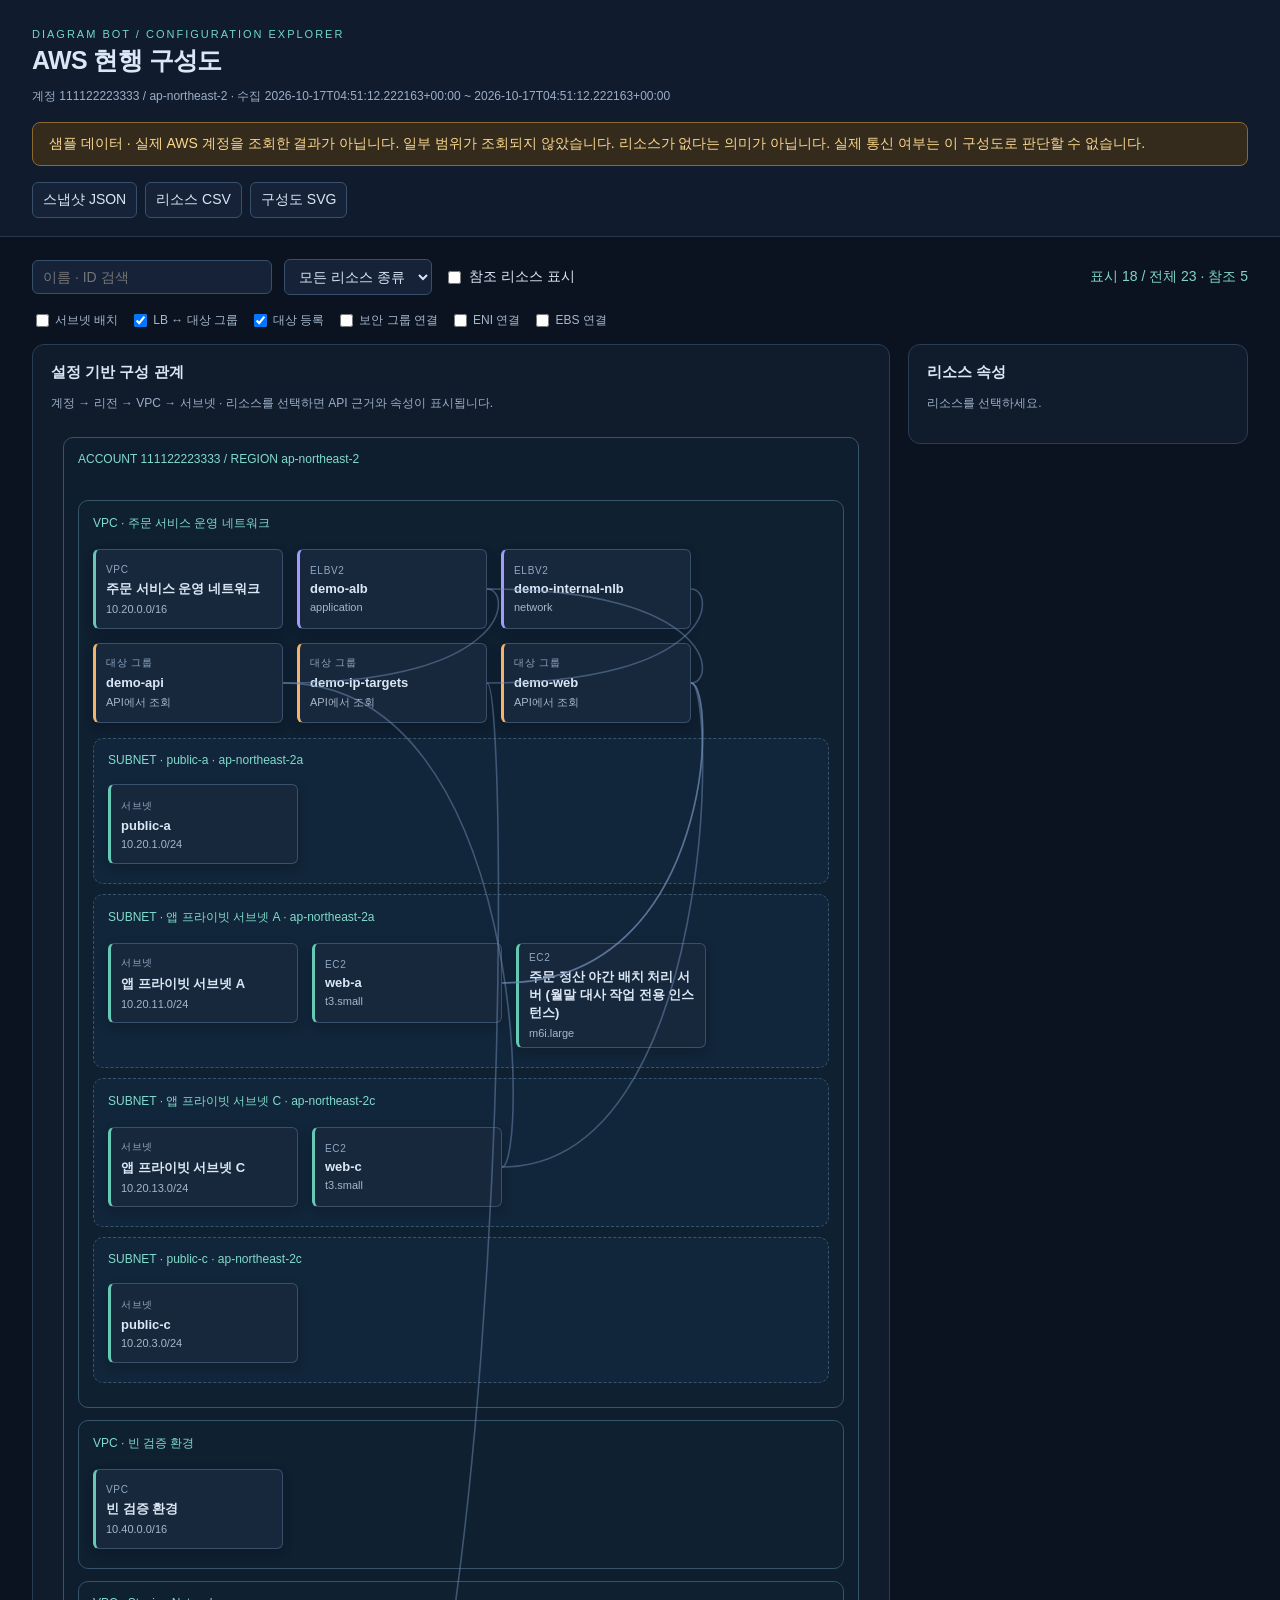
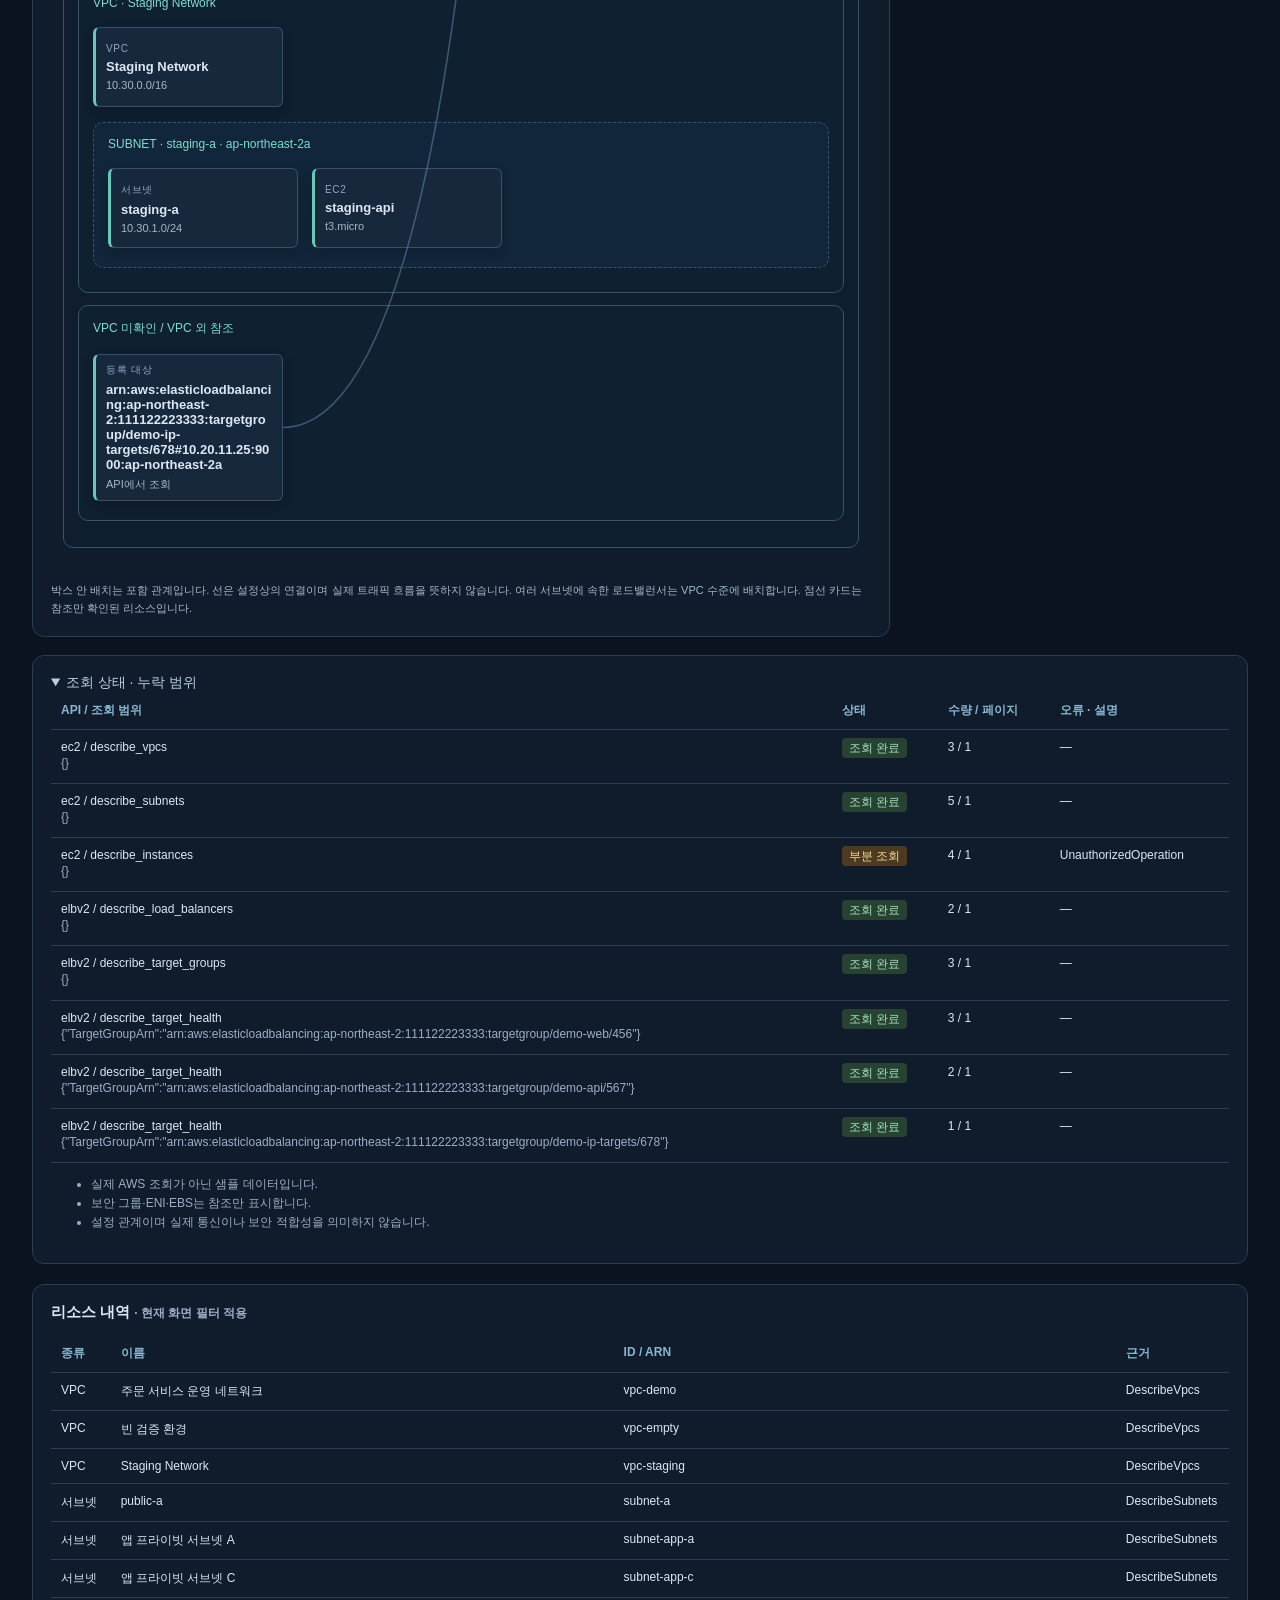
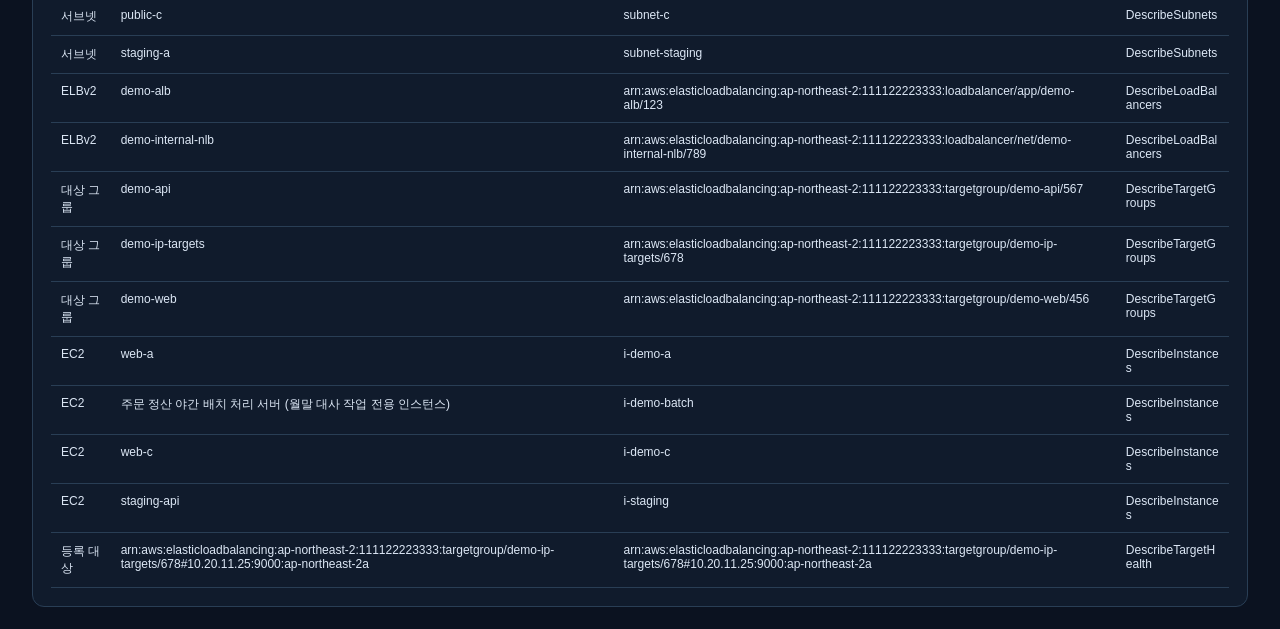
==== examples/demo/index.html @ 129b4bd7 "fix: route edges without overlapping unrelated lines - target groups drop one trunk each; gutters gi" ====
<!doctype html>
<html lang="ko">
<head>
<meta charset="utf-8"><meta name="viewport" content="width=device-width,initial-scale=1">
<title>Diagram Bot · AWS 현행 구성도</title>
<style>
:root{font-family:Inter,Pretendard,-apple-system,BlinkMacSystemFont,"Segoe UI",sans-serif;color:#dce7f5;background:#0b1220;font-size:14px}*{box-sizing:border-box}body{margin:0}header{padding:28px 32px 18px;border-bottom:1px solid #29374a;background:#101b2e}h1{font-size:25px;letter-spacing:-.6px;margin:4px 0 10px}.eyebrow{font-size:11px;letter-spacing:2px;color:#6ed9c5}.muted{color:#9cafc7;font-size:12px;line-height:1.6}#notice{margin-top:16px;padding:12px 16px;border:1px solid #8b692e;background:#352b1c;border-radius:8px;color:#f9d78d}button,input,select{font:inherit;color:inherit;background:#152238;border:1px solid #38506a;border-radius:6px;padding:8px 10px}button{cursor:pointer}button:hover{background:#263c55}button:focus-visible,input:focus-visible,select:focus-visible{outline:2px solid #6ed9c5}nav{display:flex;gap:8px;flex-wrap:wrap;margin:16px 0 0}main{padding:22px 32px}.toolbar{display:flex;gap:12px;flex-wrap:wrap;align-items:center;margin-bottom:16px}.toolbar input[type=search]{min-width:240px}.toolbar label{display:flex;align-items:center;gap:5px}.layout{display:grid;grid-template-columns:minmax(0,1fr) 340px;gap:18px}.panel{border:1px solid #293e55;background:#101b2c;border-radius:12px;padding:18px;min-width:0}.panel h2{font-size:15px;margin:0 0 12px}#canvas{position:relative;min-height:450px;overflow:auto;padding:12px}#groups{position:relative;z-index:1;min-width:560px;pointer-events:none}.group{border:1px solid #36546c;border-radius:10px;padding:14px;margin:12px 0;background:#10263855}.group-title{font-size:12px;color:#81dccd;overflow-wrap:anywhere;margin-bottom:12px}.subnet{border-style:dashed;background:#18334c55;margin:10px 0}.cards{display:flex;flex-wrap:wrap;gap:14px;align-items:start;padding:5px 0}.resource{pointer-events:auto;width:190px;min-height:80px;text-align:left;position:relative;border-left:3px solid #65c9b6;box-shadow:0 4px 12px #0003;background:#17283c;overflow-wrap:anywhere}.resource .kind{display:block;font-size:10px;color:#90a8c3;letter-spacing:.7px;text-transform:uppercase;margin-bottom:5px}.resource strong{display:block;font-size:13px}.resource small{display:block;color:#a7b6c8;margin-top:5px;font-size:11px}.resource.ref{border-style:dashed;border-left-color:#d0ad6b}.resource.selected{outline:2px solid #80e5d1;background:#234254}.resource[data-kind=load_balancer]{border-left-color:#a29bfe}.resource[data-kind=target_group]{border-left-color:#f4b366}#edges{position:absolute;top:0;left:0;z-index:2;pointer-events:none;overflow:visible}.edge{fill:none;stroke:#708bb3;stroke-width:1.6;opacity:.5}.edge.active{stroke:#7cf0d6;stroke-width:2.5;opacity:1}#detail{position:sticky;top:18px;align-self:start;max-height:85vh;overflow:auto}pre{white-space:pre-wrap;overflow-wrap:anywhere;background:#0b1422;padding:12px;border-radius:6px;font-size:11px;line-height:1.65}.relation{padding:10px 0;border-bottom:1px solid #293d51;font-size:12px;overflow-wrap:anywhere}details{margin:18px 0}summary{cursor:pointer;color:#b8cde5}table{width:100%;border-collapse:collapse;font-size:12px}th,td{text-align:left;padding:10px;border-bottom:1px solid #293e55;vertical-align:top;overflow-wrap:anywhere}th{color:#88b7cf}tbody tr{cursor:pointer}tbody tr:hover{background:#1c3047}.table-wrap{overflow:auto}.badge{padding:3px 7px;border-radius:4px;background:#274232;color:#a3e2bb}.badge.warn{background:#4c3b20;color:#f6d598}.empty{padding:30px;color:#9cafc7}#inventory{margin-top:20px}#stats{margin-left:auto;color:#80d5c4}.legend{font-size:11px;color:#a4b9ce;margin-top:10px;line-height:1.6}.relation-controls{display:flex;gap:12px;flex-wrap:wrap;margin-bottom:14px;color:#a4b9ce;font-size:12px}.relation-controls label{display:flex;align-items:center;gap:3px}@media(max-width:1000px){.layout{grid-template-columns:1fr}#detail{position:static;max-height:none}header,main{padding:20px}#stats{margin-left:0}}
</style>
</head>
<body>
<header><div class="eyebrow">DIAGRAM BOT / CONFIGURATION EXPLORER</div><h1>AWS 현행 구성도</h1><div id="scope" class="muted"></div><div id="notice" role="status"></div><nav><button id="json-download">스냅샷 JSON</button><button id="csv-download">리소스 CSV</button><button id="svg-download">구성도 SVG</button></nav></header>
<main>
<div class="toolbar"><input id="search" type="search" aria-label="리소스 검색" placeholder="이름 · ID 검색"><select id="kind" aria-label="리소스 종류"><option value="all">모든 리소스 종류</option></select><label><input id="references" type="checkbox">참조 리소스 표시</label><span id="stats"></span></div>
<div class="relation-controls" id="relation-controls"></div>
<div class="layout"><section class="panel"><h2>설정 기반 구성 관계</h2><div class="muted">계정 → 리전 → VPC → 서브넷 · 리소스를 선택하면 API 근거와 속성이 표시됩니다.</div><div id="canvas"><svg id="edges" aria-hidden="true"></svg><div id="groups"></div></div><div class="legend">박스 안 배치는 포함 관계입니다. 선은 설정상의 연결이며 실제 트래픽 흐름을 뜻하지 않습니다. 여러 서브넷에 속한 로드밸런서는 VPC 수준에 배치합니다. 점선 카드는 참조만 확인된 리소스입니다.</div></section><aside id="detail" class="panel"><h2>리소스 속성</h2><p class="muted">리소스를 선택하세요.</p></aside></div>
<details open class="panel"><summary>조회 상태 · 누락 범위</summary><div class="table-wrap"><table><thead><tr><th>API / 조회 범위</th><th>상태</th><th>수량 / 페이지</th><th>오류 · 설명</th></tr></thead><tbody id="coverage"></tbody></table></div><ul id="limitations" class="muted"></ul></details>
<section id="inventory" class="panel"><h2>리소스 내역 <span class="muted">· 현재 화면 필터 적용</span></h2><div class="table-wrap"><table><thead><tr><th>종류</th><th>이름</th><th>ID / ARN</th><th>근거</th></tr></thead><tbody id="rows"></tbody></table></div></section>
</main>
<script id="snapshot" type="application/json">{
  "schema_version": 1,
  "metadata": {
    "account_id": "111122223333",
    "region": "ap-northeast-2",
    "partition": "aws",
    "started_at": "2026-10-17T04:51:12.222163+00:00",
    "finished_at": "2026-10-17T04:51:12.222163+00:00",
    "status": "partial",
    "demo": true,
    "scope": [
      "VPC",
      "Subnet",
      "EC2",
      "ELBv2",
      "TargetGroup",
      "RegisteredTarget"
    ],
    "limitations": [
      "실제 AWS 조회가 아닌 샘플 데이터입니다.",
      "보안 그룹·ENI·EBS는 참조만 표시합니다.",
      "설정 관계이며 실제 통신이나 보안 적합성을 의미하지 않습니다."
    ]
  },
  "coverage": [
    {
      "service": "ec2",
      "operation": "describe_vpcs",
      "status": "complete",
      "items": 3,
      "pages": 1
    },
    {
      "service": "ec2",
      "operation": "describe_subnets",
      "status": "complete",
      "items": 5,
      "pages": 1
    },
    {
      "service": "ec2",
      "operation": "describe_instances",
      "status": "partial",
      "items": 4,
      "pages": 1,
      "error_code": "UnauthorizedOperation",
      "permission": "ec2:DescribeInstances"
    },
    {
      "service": "elbv2",
      "operation": "describe_load_balancers",
      "status": "complete",
      "items": 2,
      "pages": 1
    },
    {
      "service": "elbv2",
      "operation": "describe_target_groups",
      "status": "complete",
      "items": 3,
      "pages": 1
    },
    {
      "service": "elbv2",
      "operation": "describe_target_health",
      "parameters": {
        "TargetGroupArn": "arn:aws:elasticloadbalancing:ap-northeast-2:111122223333:targetgroup/demo-web/456"
      },
      "status": "complete",
      "items": 3,
      "pages": 1
    },
    {
      "service": "elbv2",
      "operation": "describe_target_health",
      "parameters": {
        "TargetGroupArn": "arn:aws:elasticloadbalancing:ap-northeast-2:111122223333:targetgroup/demo-api/567"
      },
      "status": "complete",
      "items": 2,
      "pages": 1
    },
    {
      "service": "elbv2",
      "operation": "describe_target_health",
      "parameters": {
        "TargetGroupArn": "arn:aws:elasticloadbalancing:ap-northeast-2:111122223333:targetgroup/demo-ip-targets/678"
      },
      "status": "complete",
      "items": 1,
      "pages": 1
    }
  ],
  "raw": {
    "vpcs": [
      {
        "VpcId": "vpc-demo",
        "CidrBlock": "10.20.0.0/16",
        "Tags": [
          {
            "Key": "Name",
            "Value": "주문 서비스 운영 네트워크"
          }
        ]
      },
      {
        "VpcId": "vpc-staging",
        "CidrBlock": "10.30.0.0/16",
        "Tags": [
          {
            "Key": "Name",
            "Value": "Staging Network"
          }
        ]
      },
      {
        "VpcId": "vpc-empty",
        "CidrBlock": "10.40.0.0/16",
        "Tags": [
          {
            "Key": "Name",
            "Value": "빈 검증 환경"
          }
        ]
      }
    ],
    "subnets": [
      {
        "SubnetId": "subnet-a",
        "VpcId": "vpc-demo",
        "AvailabilityZone": "ap-northeast-2a",
        "CidrBlock": "10.20.1.0/24",
        "Tags": [
          {
            "Key": "Name",
            "Value": "public-a"
          }
        ]
      },
      {
        "SubnetId": "subnet-c",
        "VpcId": "vpc-demo",
        "AvailabilityZone": "ap-northeast-2c",
        "CidrBlock": "10.20.3.0/24",
        "Tags": [
          {
            "Key": "Name",
            "Value": "public-c"
          }
        ]
      },
      {
        "SubnetId": "subnet-app-a",
        "VpcId": "vpc-demo",
        "AvailabilityZone": "ap-northeast-2a",
        "CidrBlock": "10.20.11.0/24",
        "Tags": [
          {
            "Key": "Name",
            "Value": "앱 프라이빗 서브넷 A"
          }
        ]
      },
      {
        "SubnetId": "subnet-app-c",
        "VpcId": "vpc-demo",
        "AvailabilityZone": "ap-northeast-2c",
        "CidrBlock": "10.20.13.0/24",
        "Tags": [
          {
            "Key": "Name",
            "Value": "앱 프라이빗 서브넷 C"
          }
        ]
      },
      {
        "SubnetId": "subnet-staging",
        "VpcId": "vpc-staging",
        "AvailabilityZone": "ap-northeast-2a",
        "CidrBlock": "10.30.1.0/24",
        "Tags": [
          {
            "Key": "Name",
            "Value": "staging-a"
          }
        ]
      }
    ],
    "instances": [
      {
        "InstanceId": "i-demo-a",
        "VpcId": "vpc-demo",
        "SubnetId": "subnet-app-a",
        "InstanceType": "t3.small",
        "PrivateIpAddress": "10.20.11.10",
        "State": {
          "Name": "running"
        },
        "Placement": {
          "AvailabilityZone": "ap-northeast-2a"
        },
        "Tags": [
          {
            "Key": "Name",
            "Value": "web-a"
          }
        ],
        "SecurityGroups": [
          {
            "GroupId": "sg-web"
          }
        ],
        "NetworkInterfaces": [
          {
            "NetworkInterfaceId": "eni-demo-a"
          }
        ],
        "BlockDeviceMappings": [
          {
            "Ebs": {
              "VolumeId": "vol-demo-a"
            }
          }
        ]
      },
      {
        "InstanceId": "i-demo-c",
        "VpcId": "vpc-demo",
        "SubnetId": "subnet-app-c",
        "InstanceType": "t3.small",
        "PrivateIpAddress": "10.20.13.10",
        "State": {
          "Name": "running"
        },
        "Placement": {
          "AvailabilityZone": "ap-northeast-2c"
        },
        "Tags": [
          {
            "Key": "Name",
            "Value": "web-c"
          }
        ],
        "SecurityGroups": [
          {
            "GroupId": "sg-web"
          }
        ]
      },
      {
        "InstanceId": "i-demo-batch",
        "VpcId": "vpc-demo",
        "SubnetId": "subnet-app-a",
        "InstanceType": "m6i.large",
        "PrivateIpAddress": "10.20.11.25",
        "State": {
          "Name": "stopped"
        },
        "Placement": {
          "AvailabilityZone": "ap-northeast-2a"
        },
        "Tags": [
          {
            "Key": "Name",
            "Value": "주문 정산 야간 배치 처리 서버 (월말 대사 작업 전용 인스턴스)"
          },
          {
            "Key": "Environment",
            "Value": "production"
          }
        ]
      },
      {
        "InstanceId": "i-staging",
        "VpcId": "vpc-staging",
        "SubnetId": "subnet-staging",
        "InstanceType": "t3.micro",
        "State": {
          "Name": "running"
        },
        "Tags": [
          {
            "Key": "Name",
            "Value": "staging-api"
          },
          {
            "Key": "Environment",
            "Value": "staging"
          }
        ]
      }
    ],
    "load_balancers": [
      {
        "LoadBalancerArn": "arn:aws:elasticloadbalancing:ap-northeast-2:111122223333:loadbalancer/app/demo-alb/123",
        "LoadBalancerName": "demo-alb",
        "Type": "application",
        "VpcId": "vpc-demo",
        "Scheme": "internet-facing",
        "SecurityGroups": [
          "sg-alb"
        ],
        "AvailabilityZones": [
          {
            "ZoneName": "ap-northeast-2a",
            "SubnetId": "subnet-a"
          },
          {
            "ZoneName": "ap-northeast-2c",
            "SubnetId": "subnet-c"
          }
        ]
      },
      {
        "LoadBalancerArn": "arn:aws:elasticloadbalancing:ap-northeast-2:111122223333:loadbalancer/net/demo-internal-nlb/789",
        "LoadBalancerName": "demo-internal-nlb",
        "Type": "network",
        "VpcId": "vpc-demo",
        "Scheme": "internal",
        "AvailabilityZones": [
          {
            "ZoneName": "ap-northeast-2a",
            "SubnetId": "subnet-app-a"
          },
          {
            "ZoneName": "ap-northeast-2c",
            "SubnetId": "subnet-app-c"
          }
        ]
      }
    ],
    "target_groups": [
      {
        "TargetGroupArn": "arn:aws:elasticloadbalancing:ap-northeast-2:111122223333:targetgroup/demo-web/456",
        "TargetGroupName": "demo-web",
        "VpcId": "vpc-demo",
        "TargetType": "instance",
        "Port": 443,
        "Protocol": "HTTPS",
        "LoadBalancerArns": [
          "arn:aws:elasticloadbalancing:ap-northeast-2:111122223333:loadbalancer/app/demo-alb/123"
        ]
      },
      {
        "TargetGroupArn": "arn:aws:elasticloadbalancing:ap-northeast-2:111122223333:targetgroup/demo-api/567",
        "TargetGroupName": "demo-api",
        "VpcId": "vpc-demo",
        "TargetType": "instance",
        "Port": 8080,
        "Protocol": "HTTP",
        "LoadBalancerArns": [
          "arn:aws:elasticloadbalancing:ap-northeast-2:111122223333:loadbalancer/app/demo-alb/123"
        ]
      },
      {
        "TargetGroupArn": "arn:aws:elasticloadbalancing:ap-northeast-2:111122223333:targetgroup/demo-ip-targets/678",
        "TargetGroupName": "demo-ip-targets",
        "VpcId": "vpc-demo",
        "TargetType": "ip",
        "Port": 9000,
        "Protocol": "TCP",
        "LoadBalancerArns": [
          "arn:aws:elasticloadbalancing:ap-northeast-2:111122223333:loadbalancer/net/demo-internal-nlb/789"
        ]
      }
    ],
    "target_health": [
      {
        "TargetGroupArn": "arn:aws:elasticloadbalancing:ap-northeast-2:111122223333:targetgroup/demo-web/456",
        "Descriptions": [
          {
            "Target": {
              "Id": "i-demo-a",
              "Port": 443
            },
            "TargetHealth": {
              "State": "healthy"
            }
          },
          {
            "Target": {
              "Id": "i-demo-a",
              "Port": 8443
            },
            "TargetHealth": {
              "State": "healthy"
            }
          },
          {
            "Target": {
              "Id": "i-demo-c",
              "Port": 443
            },
            "TargetHealth": {
              "State": "unhealthy",
              "Reason": "Target.Timeout"
            }
          }
        ]
      },
      {
        "TargetGroupArn": "arn:aws:elasticloadbalancing:ap-northeast-2:111122223333:targetgroup/demo-api/567",
        "Descriptions": [
          {
            "Target": {
              "Id": "i-demo-c",
              "Port": 8080
            },
            "TargetHealth": {
              "State": "healthy"
            }
          },
          {
            "Target": {
              "Id": "i-demo-missing",
              "Port": 8080
            },
            "TargetHealth": {
              "State": "unused",
              "Reason": "Target.InvalidState"
            }
          }
        ]
      },
      {
        "TargetGroupArn": "arn:aws:elasticloadbalancing:ap-northeast-2:111122223333:targetgroup/demo-ip-targets/678",
        "Descriptions": [
          {
            "Target": {
              "Id": "10.20.11.25",
              "Port": 9000,
              "AvailabilityZone": "ap-northeast-2a"
            },
            "TargetHealth": {
              "State": "healthy"
            }
          }
        ]
      }
    ]
  },
  "graph": {
    "nodes": [
      {
        "id": "111122223333/ap-northeast-2/ec2/i-demo-a",
        "resource_id": "i-demo-a",
        "kind": "ec2",
        "name": "web-a",
        "account": "111122223333",
        "region": "ap-northeast-2",
        "attributes": {
          "InstanceId": "i-demo-a",
          "VpcId": "vpc-demo",
          "SubnetId": "subnet-app-a",
          "InstanceType": "t3.small",
          "PrivateIpAddress": "10.20.11.10",
          "State": {
            "Name": "running"
          },
          "Placement": {
            "AvailabilityZone": "ap-northeast-2a"
          },
          "Tags": [
            {
              "Key": "Name",
              "Value": "web-a"
            }
          ],
          "SecurityGroups": [
            {
              "GroupId": "sg-web"
            }
          ],
          "NetworkInterfaces": [
            {
              "NetworkInterfaceId": "eni-demo-a"
            }
          ],
          "BlockDeviceMappings": [
            {
              "Ebs": {
                "VolumeId": "vol-demo-a"
              }
            }
          ]
        },
        "reference_only": false,
        "source": "DescribeInstances"
      },
      {
        "id": "111122223333/ap-northeast-2/ec2/i-demo-batch",
        "resource_id": "i-demo-batch",
        "kind": "ec2",
        "name": "주문 정산 야간 배치 처리 서버 (월말 대사 작업 전용 인스턴스)",
        "account": "111122223333",
        "region": "ap-northeast-2",
        "attributes": {
          "InstanceId": "i-demo-batch",
          "VpcId": "vpc-demo",
          "SubnetId": "subnet-app-a",
          "InstanceType": "m6i.large",
          "PrivateIpAddress": "10.20.11.25",
          "State": {
            "Name": "stopped"
          },
          "Placement": {
            "AvailabilityZone": "ap-northeast-2a"
          },
          "Tags": [
            {
              "Key": "Name",
              "Value": "주문 정산 야간 배치 처리 서버 (월말 대사 작업 전용 인스턴스)"
            },
            {
              "Key": "Environment",
              "Value": "production"
            }
          ]
        },
        "reference_only": false,
        "source": "DescribeInstances"
      },
      {
        "id": "111122223333/ap-northeast-2/ec2/i-demo-c",
        "resource_id": "i-demo-c",
        "kind": "ec2",
        "name": "web-c",
        "account": "111122223333",
        "region": "ap-northeast-2",
        "attributes": {
          "InstanceId": "i-demo-c",
          "VpcId": "vpc-demo",
          "SubnetId": "subnet-app-c",
          "InstanceType": "t3.small",
          "PrivateIpAddress": "10.20.13.10",
          "State": {
            "Name": "running"
          },
          "Placement": {
            "AvailabilityZone": "ap-northeast-2c"
          },
          "Tags": [
            {
              "Key": "Name",
              "Value": "web-c"
            }
          ],
          "SecurityGroups": [
            {
              "GroupId": "sg-web"
            }
          ]
        },
        "reference_only": false,
        "source": "DescribeInstances"
      },
      {
        "id": "111122223333/ap-northeast-2/ec2/i-demo-missing",
        "resource_id": "i-demo-missing",
        "kind": "ec2",
        "name": "i-demo-missing",
        "account": "111122223333",
        "region": "ap-northeast-2",
        "attributes": {},
        "reference_only": true,
        "source": null
      },
      {
        "id": "111122223333/ap-northeast-2/ec2/i-staging",
        "resource_id": "i-staging",
        "kind": "ec2",
        "name": "staging-api",
        "account": "111122223333",
        "region": "ap-northeast-2",
        "attributes": {
          "InstanceId": "i-staging",
          "VpcId": "vpc-staging",
          "SubnetId": "subnet-staging",
          "InstanceType": "t3.micro",
          "State": {
            "Name": "running"
          },
          "Tags": [
            {
              "Key": "Name",
              "Value": "staging-api"
            },
            {
              "Key": "Environment",
              "Value": "staging"
            }
          ]
        },
        "reference_only": false,
        "source": "DescribeInstances"
      },
      {
        "id": "111122223333/ap-northeast-2/load_balancer/arn:aws:elasticloadbalancing:ap-northeast-2:111122223333:loadbalancer/app/demo-alb/123",
        "resource_id": "arn:aws:elasticloadbalancing:ap-northeast-2:111122223333:loadbalancer/app/demo-alb/123",
        "kind": "load_balancer",
        "name": "demo-alb",
        "account": "111122223333",
        "region": "ap-northeast-2",
        "attributes": {
          "LoadBalancerArn": "arn:aws:elasticloadbalancing:ap-northeast-2:111122223333:loadbalancer/app/demo-alb/123",
          "LoadBalancerName": "demo-alb",
          "Type": "application",
          "VpcId": "vpc-demo",
          "Scheme": "internet-facing",
          "SecurityGroups": [
            "sg-alb"
          ],
          "AvailabilityZones": [
            {
              "ZoneName": "ap-northeast-2a",
              "SubnetId": "subnet-a"
            },
            {
              "ZoneName": "ap-northeast-2c",
              "SubnetId": "subnet-c"
            }
          ]
        },
        "reference_only": false,
        "source": "DescribeLoadBalancers"
      },
      {
        "id": "111122223333/ap-northeast-2/load_balancer/arn:aws:elasticloadbalancing:ap-northeast-2:111122223333:loadbalancer/net/demo-internal-nlb/789",
        "resource_id": "arn:aws:elasticloadbalancing:ap-northeast-2:111122223333:loadbalancer/net/demo-internal-nlb/789",
        "kind": "load_balancer",
        "name": "demo-internal-nlb",
        "account": "111122223333",
        "region": "ap-northeast-2",
        "attributes": {
          "LoadBalancerArn": "arn:aws:elasticloadbalancing:ap-northeast-2:111122223333:loadbalancer/net/demo-internal-nlb/789",
          "LoadBalancerName": "demo-internal-nlb",
          "Type": "network",
          "VpcId": "vpc-demo",
          "Scheme": "internal",
          "AvailabilityZones": [
            {
              "ZoneName": "ap-northeast-2a",
              "SubnetId": "subnet-app-a"
            },
            {
              "ZoneName": "ap-northeast-2c",
              "SubnetId": "subnet-app-c"
            }
          ]
        },
        "reference_only": false,
        "source": "DescribeLoadBalancers"
      },
      {
        "id": "111122223333/ap-northeast-2/network_interface/eni-demo-a",
        "resource_id": "eni-demo-a",
        "kind": "network_interface",
        "name": "eni-demo-a",
        "account": "111122223333",
        "region": "ap-northeast-2",
        "attributes": {},
        "reference_only": true,
        "source": null
      },
      {
        "id": "111122223333/ap-northeast-2/registered_target/arn:aws:elasticloadbalancing:ap-northeast-2:111122223333:targetgroup/demo-ip-targets/678#10.20.11.25:9000:ap-northeast-2a",
        "resource_id": "arn:aws:elasticloadbalancing:ap-northeast-2:111122223333:targetgroup/demo-ip-targets/678#10.20.11.25:9000:ap-northeast-2a",
        "kind": "registered_target",
        "name": "arn:aws:elasticloadbalancing:ap-northeast-2:111122223333:targetgroup/demo-ip-targets/678#10.20.11.25:9000:ap-northeast-2a",
        "account": "111122223333",
        "region": "ap-northeast-2",
        "attributes": {
          "Target": {
            "Id": "10.20.11.25",
            "Port": 9000,
            "AvailabilityZone": "ap-northeast-2a"
          },
          "TargetHealth": {
            "State": "healthy"
          },
          "TargetType": "ip"
        },
        "reference_only": false,
        "source": "DescribeTargetHealth"
      },
      {
        "id": "111122223333/ap-northeast-2/security_group/sg-alb",
        "resource_id": "sg-alb",
        "kind": "security_group",
        "name": "sg-alb",
        "account": "111122223333",
        "region": "ap-northeast-2",
        "attributes": {},
        "reference_only": true,
        "source": null
      },
      {
        "id": "111122223333/ap-northeast-2/security_group/sg-web",
        "resource_id": "sg-web",
        "kind": "security_group",
        "name": "sg-web",
        "account": "111122223333",
        "region": "ap-northeast-2",
        "attributes": {},
        "reference_only": true,
        "source": null
      },
      {
        "id": "111122223333/ap-northeast-2/subnet/subnet-a",
        "resource_id": "subnet-a",
        "kind": "subnet",
        "name": "public-a",
        "account": "111122223333",
        "region": "ap-northeast-2",
        "attributes": {
          "SubnetId": "subnet-a",
          "VpcId": "vpc-demo",
          "AvailabilityZone": "ap-northeast-2a",
          "CidrBlock": "10.20.1.0/24",
          "Tags": [
            {
              "Key": "Name",
              "Value": "public-a"
            }
          ]
        },
        "reference_only": false,
        "source": "DescribeSubnets"
      },
      {
        "id": "111122223333/ap-northeast-2/subnet/subnet-app-a",
        "resource_id": "subnet-app-a",
        "kind": "subnet",
        "name": "앱 프라이빗 서브넷 A",
        "account": "111122223333",
        "region": "ap-northeast-2",
        "attributes": {
          "SubnetId": "subnet-app-a",
          "VpcId": "vpc-demo",
          "AvailabilityZone": "ap-northeast-2a",
          "CidrBlock": "10.20.11.0/24",
          "Tags": [
            {
              "Key": "Name",
              "Value": "앱 프라이빗 서브넷 A"
            }
          ]
        },
        "reference_only": false,
        "source": "DescribeSubnets"
      },
      {
        "id": "111122223333/ap-northeast-2/subnet/subnet-app-c",
        "resource_id": "subnet-app-c",
        "kind": "subnet",
        "name": "앱 프라이빗 서브넷 C",
        "account": "111122223333",
        "region": "ap-northeast-2",
        "attributes": {
          "SubnetId": "subnet-app-c",
          "VpcId": "vpc-demo",
          "AvailabilityZone": "ap-northeast-2c",
          "CidrBlock": "10.20.13.0/24",
          "Tags": [
            {
              "Key": "Name",
              "Value": "앱 프라이빗 서브넷 C"
            }
          ]
        },
        "reference_only": false,
        "source": "DescribeSubnets"
      },
      {
        "id": "111122223333/ap-northeast-2/subnet/subnet-c",
        "resource_id": "subnet-c",
        "kind": "subnet",
        "name": "public-c",
        "account": "111122223333",
        "region": "ap-northeast-2",
        "attributes": {
          "SubnetId": "subnet-c",
          "VpcId": "vpc-demo",
          "AvailabilityZone": "ap-northeast-2c",
          "CidrBlock": "10.20.3.0/24",
          "Tags": [
            {
              "Key": "Name",
              "Value": "public-c"
            }
          ]
        },
        "reference_only": false,
        "source": "DescribeSubnets"
      },
      {
        "id": "111122223333/ap-northeast-2/subnet/subnet-staging",
        "resource_id": "subnet-staging",
        "kind": "subnet",
        "name": "staging-a",
        "account": "111122223333",
        "region": "ap-northeast-2",
        "attributes": {
          "SubnetId": "subnet-staging",
          "VpcId": "vpc-staging",
          "AvailabilityZone": "ap-northeast-2a",
          "CidrBlock": "10.30.1.0/24",
          "Tags": [
            {
              "Key": "Name",
              "Value": "staging-a"
            }
          ]
        },
        "reference_only": false,
        "source": "DescribeSubnets"
      },
      {
        "id": "111122223333/ap-northeast-2/target_group/arn:aws:elasticloadbalancing:ap-northeast-2:111122223333:targetgroup/demo-api/567",
        "resource_id": "arn:aws:elasticloadbalancing:ap-northeast-2:111122223333:targetgroup/demo-api/567",
        "kind": "target_group",
        "name": "demo-api",
        "account": "111122223333",
        "region": "ap-northeast-2",
        "attributes": {
          "TargetGroupArn": "arn:aws:elasticloadbalancing:ap-northeast-2:111122223333:targetgroup/demo-api/567",
          "TargetGroupName": "demo-api",
          "VpcId": "vpc-demo",
          "TargetType": "instance",
          "Port": 8080,
          "Protocol": "HTTP",
          "LoadBalancerArns": [
            "arn:aws:elasticloadbalancing:ap-northeast-2:111122223333:loadbalancer/app/demo-alb/123"
          ]
        },
        "reference_only": false,
        "source": "DescribeTargetGroups"
      },
      {
        "id": "111122223333/ap-northeast-2/target_group/arn:aws:elasticloadbalancing:ap-northeast-2:111122223333:targetgroup/demo-ip-targets/678",
        "resource_id": "arn:aws:elasticloadbalancing:ap-northeast-2:111122223333:targetgroup/demo-ip-targets/678",
        "kind": "target_group",
        "name": "demo-ip-targets",
        "account": "111122223333",
        "region": "ap-northeast-2",
        "attributes": {
          "TargetGroupArn": "arn:aws:elasticloadbalancing:ap-northeast-2:111122223333:targetgroup/demo-ip-targets/678",
          "TargetGroupName": "demo-ip-targets",
          "VpcId": "vpc-demo",
          "TargetType": "ip",
          "Port": 9000,
          "Protocol": "TCP",
          "LoadBalancerArns": [
            "arn:aws:elasticloadbalancing:ap-northeast-2:111122223333:loadbalancer/net/demo-internal-nlb/789"
          ]
        },
        "reference_only": false,
        "source": "DescribeTargetGroups"
      },
      {
        "id": "111122223333/ap-northeast-2/target_group/arn:aws:elasticloadbalancing:ap-northeast-2:111122223333:targetgroup/demo-web/456",
        "resource_id": "arn:aws:elasticloadbalancing:ap-northeast-2:111122223333:targetgroup/demo-web/456",
        "kind": "target_group",
        "name": "demo-web",
        "account": "111122223333",
        "region": "ap-northeast-2",
        "attributes": {
          "TargetGroupArn": "arn:aws:elasticloadbalancing:ap-northeast-2:111122223333:targetgroup/demo-web/456",
          "TargetGroupName": "demo-web",
          "VpcId": "vpc-demo",
          "TargetType": "instance",
          "Port": 443,
          "Protocol": "HTTPS",
          "LoadBalancerArns": [
            "arn:aws:elasticloadbalancing:ap-northeast-2:111122223333:loadbalancer/app/demo-alb/123"
          ]
        },
        "reference_only": false,
        "source": "DescribeTargetGroups"
      },
      {
        "id": "111122223333/ap-northeast-2/volume/vol-demo-a",
        "resource_id": "vol-demo-a",
        "kind": "volume",
        "name": "vol-demo-a",
        "account": "111122223333",
        "region": "ap-northeast-2",
        "attributes": {},
        "reference_only": true,
        "source": null
      },
      {
        "id": "111122223333/ap-northeast-2/vpc/vpc-demo",
        "resource_id": "vpc-demo",
        "kind": "vpc",
        "name": "주문 서비스 운영 네트워크",
        "account": "111122223333",
        "region": "ap-northeast-2",
        "attributes": {
          "VpcId": "vpc-demo",
          "CidrBlock": "10.20.0.0/16",
          "Tags": [
            {
              "Key": "Name",
              "Value": "주문 서비스 운영 네트워크"
            }
          ]
        },
        "reference_only": false,
        "source": "DescribeVpcs"
      },
      {
        "id": "111122223333/ap-northeast-2/vpc/vpc-empty",
        "resource_id": "vpc-empty",
        "kind": "vpc",
        "name": "빈 검증 환경",
        "account": "111122223333",
        "region": "ap-northeast-2",
        "attributes": {
          "VpcId": "vpc-empty",
          "CidrBlock": "10.40.0.0/16",
          "Tags": [
            {
              "Key": "Name",
              "Value": "빈 검증 환경"
            }
          ]
        },
        "reference_only": false,
        "source": "DescribeVpcs"
      },
      {
        "id": "111122223333/ap-northeast-2/vpc/vpc-staging",
        "resource_id": "vpc-staging",
        "kind": "vpc",
        "name": "Staging Network",
        "account": "111122223333",
        "region": "ap-northeast-2",
        "attributes": {
          "VpcId": "vpc-staging",
          "CidrBlock": "10.30.0.0/16",
          "Tags": [
            {
              "Key": "Name",
              "Value": "Staging Network"
            }
          ]
        },
        "reference_only": false,
        "source": "DescribeVpcs"
      }
    ],
    "edges": [
      {
        "source": "111122223333/ap-northeast-2/ec2/i-demo-a",
        "target": "111122223333/ap-northeast-2/network_interface/eni-demo-a",
        "relation": "attached_interface",
        "evidence": "DescribeInstances.NetworkInterfaces[].NetworkInterfaceId",
        "qualifiers": {},
        "details": {},
        "inferred": false,
        "id": "rel-0e535bef2f87d20006d1"
      },
      {
        "source": "111122223333/ap-northeast-2/ec2/i-demo-a",
        "target": "111122223333/ap-northeast-2/volume/vol-demo-a",
        "relation": "attached_volume",
        "evidence": "DescribeInstances.BlockDeviceMappings[].Ebs.VolumeId",
        "qualifiers": {},
        "details": {},
        "inferred": false,
        "id": "rel-69f98abf149164e42be9"
      },
      {
        "source": "111122223333/ap-northeast-2/ec2/i-demo-a",
        "target": "111122223333/ap-northeast-2/subnet/subnet-app-a",
        "relation": "in_subnet",
        "evidence": "DescribeInstances.SubnetId",
        "qualifiers": {},
        "details": {},
        "inferred": false,
        "id": "rel-3f77cf5c1a22671aeac5"
      },
      {
        "source": "111122223333/ap-northeast-2/ec2/i-demo-a",
        "target": "111122223333/ap-northeast-2/vpc/vpc-demo",
        "relation": "in_vpc",
        "evidence": "DescribeInstances.VpcId",
        "qualifiers": {},
        "details": {},
        "inferred": false,
        "id": "rel-ed2e4265eafd01513a80"
      },
      {
        "source": "111122223333/ap-northeast-2/ec2/i-demo-a",
        "target": "111122223333/ap-northeast-2/security_group/sg-web",
        "relation": "uses_security_group",
        "evidence": "DescribeInstances.SecurityGroups[].GroupId",
        "qualifiers": {},
        "details": {},
        "inferred": false,
        "id": "rel-288945b4117bad959a1b"
      },
      {
        "source": "111122223333/ap-northeast-2/ec2/i-demo-batch",
        "target": "111122223333/ap-northeast-2/subnet/subnet-app-a",
        "relation": "in_subnet",
        "evidence": "DescribeInstances.SubnetId",
        "qualifiers": {},
        "details": {},
        "inferred": false,
        "id": "rel-4c5abbbebc007c6df6c5"
      },
      {
        "source": "111122223333/ap-northeast-2/ec2/i-demo-batch",
        "target": "111122223333/ap-northeast-2/vpc/vpc-demo",
        "relation": "in_vpc",
        "evidence": "DescribeInstances.VpcId",
        "qualifiers": {},
        "details": {},
        "inferred": false,
        "id": "rel-945446bca95a058fd324"
      },
      {
        "source": "111122223333/ap-northeast-2/ec2/i-demo-c",
        "target": "111122223333/ap-northeast-2/subnet/subnet-app-c",
        "relation": "in_subnet",
        "evidence": "DescribeInstances.SubnetId",
        "qualifiers": {},
        "details": {},
        "inferred": false,
        "id": "rel-7b55a051654a12e4f820"
      },
      {
        "source": "111122223333/ap-northeast-2/ec2/i-demo-c",
        "target": "111122223333/ap-northeast-2/vpc/vpc-demo",
        "relation": "in_vpc",
        "evidence": "DescribeInstances.VpcId",
        "qualifiers": {},
        "details": {},
        "inferred": false,
        "id": "rel-07db9a59e947013785f3"
      },
      {
        "source": "111122223333/ap-northeast-2/ec2/i-demo-c",
        "target": "111122223333/ap-northeast-2/security_group/sg-web",
        "relation": "uses_security_group",
        "evidence": "DescribeInstances.SecurityGroups[].GroupId",
        "qualifiers": {},
        "details": {},
        "inferred": false,
        "id": "rel-f96ec595856f0ea80c94"
      },
      {
        "source": "111122223333/ap-northeast-2/ec2/i-staging",
        "target": "111122223333/ap-northeast-2/subnet/subnet-staging",
        "relation": "in_subnet",
        "evidence": "DescribeInstances.SubnetId",
        "qualifiers": {},
        "details": {},
        "inferred": false,
        "id": "rel-6c5b1a848f954ca89152"
      },
      {
        "source": "111122223333/ap-northeast-2/ec2/i-staging",
        "target": "111122223333/ap-northeast-2/vpc/vpc-staging",
        "relation": "in_vpc",
        "evidence": "DescribeInstances.VpcId",
        "qualifiers": {},
        "details": {},
        "inferred": false,
        "id": "rel-489ed75c17f0eab0b988"
      },
      {
        "source": "111122223333/ap-northeast-2/load_balancer/arn:aws:elasticloadbalancing:ap-northeast-2:111122223333:loadbalancer/app/demo-alb/123",
        "target": "111122223333/ap-northeast-2/subnet/subnet-a",
        "relation": "in_subnet",
        "evidence": "DescribeLoadBalancers.AvailabilityZones[].SubnetId",
        "qualifiers": {
          "availability_zone": "ap-northeast-2a"
        },
        "details": {
          "availability_zone": "ap-northeast-2a"
        },
        "inferred": false,
        "id": "rel-59c226354bbd6411bd62"
      },
      {
        "source": "111122223333/ap-northeast-2/load_balancer/arn:aws:elasticloadbalancing:ap-northeast-2:111122223333:loadbalancer/app/demo-alb/123",
        "target": "111122223333/ap-northeast-2/subnet/subnet-c",
        "relation": "in_subnet",
        "evidence": "DescribeLoadBalancers.AvailabilityZones[].SubnetId",
        "qualifiers": {
          "availability_zone": "ap-northeast-2c"
        },
        "details": {
          "availability_zone": "ap-northeast-2c"
        },
        "inferred": false,
        "id": "rel-da6d2ad474848f794031"
      },
      {
        "source": "111122223333/ap-northeast-2/load_balancer/arn:aws:elasticloadbalancing:ap-northeast-2:111122223333:loadbalancer/app/demo-alb/123",
        "target": "111122223333/ap-northeast-2/vpc/vpc-demo",
        "relation": "in_vpc",
        "evidence": "DescribeLoadBalancers.VpcId",
        "qualifiers": {},
        "details": {},
        "inferred": false,
        "id": "rel-138c822f1e956cc6181d"
      },
      {
        "source": "111122223333/ap-northeast-2/load_balancer/arn:aws:elasticloadbalancing:ap-northeast-2:111122223333:loadbalancer/app/demo-alb/123",
        "target": "111122223333/ap-northeast-2/security_group/sg-alb",
        "relation": "uses_security_group",
        "evidence": "DescribeLoadBalancers.SecurityGroups[]",
        "qualifiers": {},
        "details": {},
        "inferred": false,
        "id": "rel-3d36ef2a89a7c97b514a"
      },
      {
        "source": "111122223333/ap-northeast-2/load_balancer/arn:aws:elasticloadbalancing:ap-northeast-2:111122223333:loadbalancer/net/demo-internal-nlb/789",
        "target": "111122223333/ap-northeast-2/subnet/subnet-app-a",
        "relation": "in_subnet",
        "evidence": "DescribeLoadBalancers.AvailabilityZones[].SubnetId",
        "qualifiers": {
          "availability_zone": "ap-northeast-2a"
        },
        "details": {
          "availability_zone": "ap-northeast-2a"
        },
        "inferred": false,
        "id": "rel-94216fbdcccbe95e0923"
      },
      {
        "source": "111122223333/ap-northeast-2/load_balancer/arn:aws:elasticloadbalancing:ap-northeast-2:111122223333:loadbalancer/net/demo-internal-nlb/789",
        "target": "111122223333/ap-northeast-2/subnet/subnet-app-c",
        "relation": "in_subnet",
        "evidence": "DescribeLoadBalancers.AvailabilityZones[].SubnetId",
        "qualifiers": {
          "availability_zone": "ap-northeast-2c"
        },
        "details": {
          "availability_zone": "ap-northeast-2c"
        },
        "inferred": false,
        "id": "rel-599516f189580bb352dc"
      },
      {
        "source": "111122223333/ap-northeast-2/load_balancer/arn:aws:elasticloadbalancing:ap-northeast-2:111122223333:loadbalancer/net/demo-internal-nlb/789",
        "target": "111122223333/ap-northeast-2/vpc/vpc-demo",
        "relation": "in_vpc",
        "evidence": "DescribeLoadBalancers.VpcId",
        "qualifiers": {},
        "details": {},
        "inferred": false,
        "id": "rel-10154e79f28ec7a9cd0c"
      },
      {
        "source": "111122223333/ap-northeast-2/subnet/subnet-a",
        "target": "111122223333/ap-northeast-2/vpc/vpc-demo",
        "relation": "in_vpc",
        "evidence": "DescribeSubnets.VpcId",
        "qualifiers": {},
        "details": {},
        "inferred": false,
        "id": "rel-2de8f48331cb9e78ac30"
      },
      {
        "source": "111122223333/ap-northeast-2/subnet/subnet-app-a",
        "target": "111122223333/ap-northeast-2/vpc/vpc-demo",
        "relation": "in_vpc",
        "evidence": "DescribeSubnets.VpcId",
        "qualifiers": {},
        "details": {},
        "inferred": false,
        "id": "rel-ffeffc649ad0fc87beb1"
      },
      {
        "source": "111122223333/ap-northeast-2/subnet/subnet-app-c",
        "target": "111122223333/ap-northeast-2/vpc/vpc-demo",
        "relation": "in_vpc",
        "evidence": "DescribeSubnets.VpcId",
        "qualifiers": {},
        "details": {},
        "inferred": false,
        "id": "rel-366e4b3edfd2015410ac"
      },
      {
        "source": "111122223333/ap-northeast-2/subnet/subnet-c",
        "target": "111122223333/ap-northeast-2/vpc/vpc-demo",
        "relation": "in_vpc",
        "evidence": "DescribeSubnets.VpcId",
        "qualifiers": {},
        "details": {},
        "inferred": false,
        "id": "rel-104a2398a83524582cb4"
      },
      {
        "source": "111122223333/ap-northeast-2/subnet/subnet-staging",
        "target": "111122223333/ap-northeast-2/vpc/vpc-staging",
        "relation": "in_vpc",
        "evidence": "DescribeSubnets.VpcId",
        "qualifiers": {},
        "details": {},
        "inferred": false,
        "id": "rel-fdf34064a565d7c168e7"
      },
      {
        "source": "111122223333/ap-northeast-2/target_group/arn:aws:elasticloadbalancing:ap-northeast-2:111122223333:targetgroup/demo-api/567",
        "target": "111122223333/ap-northeast-2/load_balancer/arn:aws:elasticloadbalancing:ap-northeast-2:111122223333:loadbalancer/app/demo-alb/123",
        "relation": "associated_load_balancer",
        "evidence": "DescribeTargetGroups.LoadBalancerArns[]",
        "qualifiers": {},
        "details": {},
        "inferred": false,
        "id": "rel-9816dc01372f02c7f425"
      },
      {
        "source": "111122223333/ap-northeast-2/target_group/arn:aws:elasticloadbalancing:ap-northeast-2:111122223333:targetgroup/demo-api/567",
        "target": "111122223333/ap-northeast-2/vpc/vpc-demo",
        "relation": "in_vpc",
        "evidence": "DescribeTargetGroups.VpcId",
        "qualifiers": {},
        "details": {},
        "inferred": false,
        "id": "rel-5e82624885149ba5ca73"
      },
      {
        "source": "111122223333/ap-northeast-2/target_group/arn:aws:elasticloadbalancing:ap-northeast-2:111122223333:targetgroup/demo-api/567",
        "target": "111122223333/ap-northeast-2/ec2/i-demo-c",
        "relation": "registered_target",
        "evidence": "DescribeTargetHealth.Target.Id",
        "qualifiers": {
          "port": 8080
        },
        "details": {
          "Target": {
            "Id": "i-demo-c",
            "Port": 8080
          },
          "TargetHealth": {
            "State": "healthy"
          }
        },
        "inferred": false,
        "id": "rel-6d53f0c4a4c194cb650b"
      },
      {
        "source": "111122223333/ap-northeast-2/target_group/arn:aws:elasticloadbalancing:ap-northeast-2:111122223333:targetgroup/demo-api/567",
        "target": "111122223333/ap-northeast-2/ec2/i-demo-missing",
        "relation": "registered_target",
        "evidence": "DescribeTargetHealth.Target.Id",
        "qualifiers": {
          "port": 8080
        },
        "details": {
          "Target": {
            "Id": "i-demo-missing",
            "Port": 8080
          },
          "TargetHealth": {
            "State": "unused",
            "Reason": "Target.InvalidState"
          }
        },
        "inferred": false,
        "id": "rel-ab64a15493530503df38"
      },
      {
        "source": "111122223333/ap-northeast-2/target_group/arn:aws:elasticloadbalancing:ap-northeast-2:111122223333:targetgroup/demo-ip-targets/678",
        "target": "111122223333/ap-northeast-2/load_balancer/arn:aws:elasticloadbalancing:ap-northeast-2:111122223333:loadbalancer/net/demo-internal-nlb/789",
        "relation": "associated_load_balancer",
        "evidence": "DescribeTargetGroups.LoadBalancerArns[]",
        "qualifiers": {},
        "details": {},
        "inferred": false,
        "id": "rel-846e2f147a20d135919c"
      },
      {
        "source": "111122223333/ap-northeast-2/target_group/arn:aws:elasticloadbalancing:ap-northeast-2:111122223333:targetgroup/demo-ip-targets/678",
        "target": "111122223333/ap-northeast-2/vpc/vpc-demo",
        "relation": "in_vpc",
        "evidence": "DescribeTargetGroups.VpcId",
        "qualifiers": {},
        "details": {},
        "inferred": false,
        "id": "rel-609843ea15f7fd8fc207"
      },
      {
        "source": "111122223333/ap-northeast-2/target_group/arn:aws:elasticloadbalancing:ap-northeast-2:111122223333:targetgroup/demo-ip-targets/678",
        "target": "111122223333/ap-northeast-2/registered_target/arn:aws:elasticloadbalancing:ap-northeast-2:111122223333:targetgroup/demo-ip-targets/678#10.20.11.25:9000:ap-northeast-2a",
        "relation": "registered_target",
        "evidence": "DescribeTargetHealth.Target.Id",
        "qualifiers": {
          "port": 9000,
          "availability_zone": "ap-northeast-2a"
        },
        "details": {
          "Target": {
            "Id": "10.20.11.25",
            "Port": 9000,
            "AvailabilityZone": "ap-northeast-2a"
          },
          "TargetHealth": {
            "State": "healthy"
          }
        },
        "inferred": false,
        "id": "rel-b4a565c8087e0c26e297"
      },
      {
        "source": "111122223333/ap-northeast-2/target_group/arn:aws:elasticloadbalancing:ap-northeast-2:111122223333:targetgroup/demo-web/456",
        "target": "111122223333/ap-northeast-2/load_balancer/arn:aws:elasticloadbalancing:ap-northeast-2:111122223333:loadbalancer/app/demo-alb/123",
        "relation": "associated_load_balancer",
        "evidence": "DescribeTargetGroups.LoadBalancerArns[]",
        "qualifiers": {},
        "details": {},
        "inferred": false,
        "id": "rel-0e8b61168b38134674cd"
      },
      {
        "source": "111122223333/ap-northeast-2/target_group/arn:aws:elasticloadbalancing:ap-northeast-2:111122223333:targetgroup/demo-web/456",
        "target": "111122223333/ap-northeast-2/vpc/vpc-demo",
        "relation": "in_vpc",
        "evidence": "DescribeTargetGroups.VpcId",
        "qualifiers": {},
        "details": {},
        "inferred": false,
        "id": "rel-2e584a3c8bde342aeff8"
      },
      {
        "source": "111122223333/ap-northeast-2/target_group/arn:aws:elasticloadbalancing:ap-northeast-2:111122223333:targetgroup/demo-web/456",
        "target": "111122223333/ap-northeast-2/ec2/i-demo-a",
        "relation": "registered_target",
        "evidence": "DescribeTargetHealth.Target.Id",
        "qualifiers": {
          "port": 443
        },
        "details": {
          "Target": {
            "Id": "i-demo-a",
            "Port": 443
          },
          "TargetHealth": {
            "State": "healthy"
          }
        },
        "inferred": false,
        "id": "rel-90ab10bac1e0b2dd85fb"
      },
      {
        "source": "111122223333/ap-northeast-2/target_group/arn:aws:elasticloadbalancing:ap-northeast-2:111122223333:targetgroup/demo-web/456",
        "target": "111122223333/ap-northeast-2/ec2/i-demo-a",
        "relation": "registered_target",
        "evidence": "DescribeTargetHealth.Target.Id",
        "qualifiers": {
          "port": 8443
        },
        "details": {
          "Target": {
            "Id": "i-demo-a",
            "Port": 8443
          },
          "TargetHealth": {
            "State": "healthy"
          }
        },
        "inferred": false,
        "id": "rel-ba51c3af898622910a94"
      },
      {
        "source": "111122223333/ap-northeast-2/target_group/arn:aws:elasticloadbalancing:ap-northeast-2:111122223333:targetgroup/demo-web/456",
        "target": "111122223333/ap-northeast-2/ec2/i-demo-c",
        "relation": "registered_target",
        "evidence": "DescribeTargetHealth.Target.Id",
        "qualifiers": {
          "port": 443
        },
        "details": {
          "Target": {
            "Id": "i-demo-c",
            "Port": 443
          },
          "TargetHealth": {
            "State": "unhealthy",
            "Reason": "Target.Timeout"
          }
        },
        "inferred": false,
        "id": "rel-777b2424f7a3bde70e6d"
      }
    ]
  }
}</script>
<script>
'use strict';
const snapshot=JSON.parse(document.getElementById('snapshot').textContent);
const {nodes,edges}=snapshot.graph, meta=snapshot.metadata;
const $=id=>document.getElementById(id), byId=new Map(nodes.map(n=>[n.id,n]));
const names={vpc:'VPC',subnet:'서브넷',ec2:'EC2',load_balancer:'ELBv2',target_group:'대상 그룹',registered_target:'등록 대상',security_group:'보안 그룹',network_interface:'ENI',volume:'EBS'};
const relations={in_vpc:'VPC 포함',in_subnet:'서브넷 배치',associated_load_balancer:'LB ↔ 대상 그룹',registered_target:'대상 등록',uses_security_group:'보안 그룹 연결',attached_interface:'ENI 연결',attached_volume:'EBS 연결'};
const statusNames={complete:'조회 완료',partial:'부분 조회',unavailable:'조회 불가',not_discovered:'미발견 범위 있음'};
let selected=null, visible=[], enabled=new Set(['associated_load_balancer','registered_target']);
function el(tag,text,className){const n=document.createElement(tag);if(text!==undefined)n.textContent=text;if(className)n.className=className;return n;}
$('scope').textContent=`계정 ${meta.account_id} / ${meta.region} · 수집 ${meta.started_at} ~ ${meta.finished_at}`;
$('notice').textContent=(meta.demo?'샘플 데이터 · 실제 AWS 계정을 조회한 결과가 아닙니다. ':'')+(meta.status==='complete'?'지정한 API 범위 조회 완료. ':'일부 범위가 조회되지 않았습니다. 리소스가 없다는 의미가 아닙니다. ')+'실제 통신 여부는 이 구성도로 판단할 수 없습니다.';
for(const kind of [...new Set(nodes.map(n=>n.kind))].sort()){$('kind').append(new Option(names[kind]||kind,kind));}
for(const [key,label] of Object.entries(relations).filter(([key])=>key!=='in_vpc')){const wrap=el('label');const input=el('input');input.type='checkbox';input.checked=enabled.has(key);input.addEventListener('change',()=>{input.checked?enabled.add(key):enabled.delete(key);drawEdges();});wrap.append(input,document.createTextNode(label));$('relation-controls').append(wrap);}
for(const c of snapshot.coverage){const row=el('tr');const api=el('td',`${c.service} / ${c.operation}`);api.append(el('div',JSON.stringify(c.parameters||{}),'muted'));const state=el('td');state.append(el('span',statusNames[c.status]||c.status,'badge'+(c.status==='complete'?'':' warn')));row.append(api,state,el('td',`${c.items??'—'} / ${c.pages??'—'}`),el('td',c.error_code||c.reason||'—'));$('coverage').append(row);}
for(const note of meta.limitations||[])$('limitations').append(el('li',note));
function targets(id,relation){return edges.filter(e=>e.source===id&&e.relation===relation).map(e=>e.target);}
function select(id){selected=id;const node=byId.get(id);$('detail').replaceChildren(el('h2',node.name),el('p',`${names[node.kind]} · ${node.reference_only?'참조만 확인됨 / 상세 미조회':'API 응답에서 조회됨'}`,'muted'));
const attr=el('pre',JSON.stringify(node.attributes,null,2));$('detail').append(el('div',node.resource_id,'muted'),attr,el('h2','확인된 관계와 근거'));
for(const edge of edges.filter(e=>e.source===id||e.target===id)){const other=byId.get(edge.source===id?edge.target:edge.source);const part=el('div',`${relations[edge.relation]} · ${other.name}`,'relation');part.append(el('div',edge.evidence,'muted'));if(Object.keys(edge.details).length)part.append(el('pre',JSON.stringify(edge.details,null,2)));$('detail').append(part);}
document.querySelectorAll('.resource').forEach(e=>e.classList.toggle('selected',e.dataset.id===id));drawEdges();}
function card(n){const b=el('button',undefined,'resource'+(n.reference_only?' ref':''));b.dataset.id=n.id;b.dataset.kind=n.kind;b.classList.toggle('selected',n.id===selected);b.append(el('span',names[n.kind]||n.kind,'kind'),el('strong',n.name),el('small',n.reference_only?'참조만 확인됨':n.attributes.CidrBlock||n.attributes.InstanceType||n.attributes.Type||'API에서 조회'));b.addEventListener('click',()=>select(n.id));return b;}
function group(title,subnet=false){const box=el('div',undefined,'group'+(subnet?' subnet':''));box.append(el('div',title,'group-title'));const cards=el('div',undefined,'cards');box.append(cards);return {box,cards};}
function render(){const search=$('search').value.toLowerCase(),kind=$('kind').value;visible=nodes.filter(n=>(!n.reference_only||$('references').checked)&&(kind==='all'||n.kind===kind)&&`${n.name} ${n.resource_id}`.toLowerCase().includes(search));$('groups').replaceChildren();$('rows').replaceChildren();const root=group(`ACCOUNT ${meta.account_id} / REGION ${meta.region}`);$('groups').append(root.box);const vpcs=new Map(),subnets=new Map();
function ensureVpc(id){if(!vpcs.has(id)){const n=byId.get(id),g=group(n?`VPC · ${n.name}${n.reference_only?' · 참조만 확인됨':''}`:'VPC 미확인 / VPC 외 참조');root.box.append(g.box);vpcs.set(id,g);}return vpcs.get(id);}
function ensureSubnet(id){if(!subnets.has(id)){const n=byId.get(id),parent=targets(id,'in_vpc')[0],g=group(`SUBNET · ${n?.name||id} · ${n?.attributes.AvailabilityZone||'AZ 미확인'}`,true);ensureVpc(parent).box.append(g.box);subnets.set(id,g);}return subnets.get(id);}
const order={vpc:0,subnet:1,load_balancer:2,target_group:3,ec2:4};for(const n of [...visible].sort((a,b)=>(order[a.kind]??5)-(order[b.kind]??5))){let place;if(n.kind==='vpc')place=ensureVpc(n.id);else if(n.kind==='subnet')place=ensureSubnet(n.id);else{const subnet=targets(n.id,'in_subnet'),vpc=targets(n.id,'in_vpc')[0];place=n.kind==='ec2'&&subnet.length===1?ensureSubnet(subnet[0]):ensureVpc(vpc);}place.cards.append(card(n));const row=el('tr');row.tabIndex=0;row.append(el('td',names[n.kind]),el('td',n.name),el('td',n.resource_id),el('td',n.reference_only?'참조만 확인됨':n.source));row.addEventListener('click',()=>select(n.id));row.addEventListener('keydown',e=>{if(e.key==='Enter')select(n.id);});$('rows').append(row);}
if(!visible.length)root.box.append(el('p','현재 필터에 해당하는 수집 리소스가 없습니다. 조회 상태도 함께 확인하세요.','empty'));
$('stats').textContent=`표시 ${visible.length} / 전체 ${nodes.length} · 참조 ${nodes.filter(n=>n.reference_only).length}`;requestAnimationFrame(drawEdges);}
function drawEdges(){const svg=$('edges'),canvas=$('canvas'),base=canvas.getBoundingClientRect();svg.replaceChildren();svg.setAttribute('width',canvas.scrollWidth);svg.setAttribute('height',canvas.scrollHeight);const cards=new Map([...document.querySelectorAll('.resource')].map(n=>[n.dataset.id,n]));for(const edge of edges){if(!enabled.has(edge.relation)||!cards.has(edge.source)||!cards.has(edge.target))continue;const a=cards.get(edge.source).getBoundingClientRect(),b=cards.get(edge.target).getBoundingClientRect();const x1=a.right-base.left+canvas.scrollLeft,y1=a.top+a.height/2-base.top+canvas.scrollTop,x2=b.right-base.left+canvas.scrollLeft,y2=b.top+b.height/2-base.top+canvas.scrollTop,bend=Math.max(x1,x2)+26;const path=document.createElementNS('http://www.w3.org/2000/svg','path');if(Math.abs(y1-y2)<12){const start=a.left<b.left?a.right:a.left,end=a.left<b.left?b.left:b.right;path.setAttribute('d',`M ${start-base.left+canvas.scrollLeft} ${y1} L ${end-base.left+canvas.scrollLeft} ${y2}`);}else{path.setAttribute('d',`M ${x1} ${y1} C ${bend} ${y1}, ${bend} ${y2}, ${x2} ${y2}`);}path.setAttribute('class','edge'+(edge.source===selected||edge.target===selected?' active':''));svg.append(path);}}
function download(name,content,type){const url=URL.createObjectURL(new Blob([content],{type}));const link=el('a');link.href=url;link.download=name;link.click();setTimeout(()=>URL.revokeObjectURL(url),1000);}
$('json-download').onclick=()=>download('snapshot.json',JSON.stringify(snapshot,null,2),'application/json');
function csvCell(value){let s=typeof value==='object'?JSON.stringify(value):String(value??'');if(/^[\s]*[=+\-@]/.test(s))s="'"+s;return '"'+s.replaceAll('"','""')+'"';}
$('csv-download').onclick=()=>{const fields=['account','region','kind','resource_id','name','reference_only','source','attributes'];const rows=[fields.concat(['collection_started_at','collection_finished_at','collection_status']),...nodes.map(n=>fields.map(f=>n[f]).concat([meta.started_at,meta.finished_at,meta.status]))];download('inventory.csv','\ufeff'+rows.map(r=>r.map(csvCell).join(',')).join('\r\n'),'text/csv;charset=utf-8');};
$('svg-download').onclick=()=>{const canvas=$('canvas'),w=canvas.scrollWidth,h=canvas.scrollHeight+90;const svg=document.createElementNS('http://www.w3.org/2000/svg','svg');svg.setAttribute('width',w);svg.setAttribute('height',h);svg.setAttribute('viewBox',`0 0 ${w} ${h}`);const fo=document.createElementNS(svg.namespaceURI,'foreignObject');fo.setAttribute('width','100%');fo.setAttribute('height','100%');const box=document.createElementNS('http://www.w3.org/1999/xhtml','div');box.setAttribute('style',`background:#0b1220;color:#dce7f5;padding:16px;font-family:sans-serif;min-height:${h}px`);const style=el('style',document.querySelector('style').textContent);box.append(style,el('div',`${meta.demo?'샘플 · ':''}${meta.account_id} / ${meta.region} · ${statusNames[meta.status]} · ${meta.finished_at}`),el('p','설정 관계 · 실제 트래픽 미확인 · 조회 상태와 범위는 snapshot.json 참조','muted'));const clone=canvas.cloneNode(true);clone.style.overflow='visible';clone.style.width=`${w-32}px`;box.append(clone);fo.append(box);svg.append(fo);download('topology.svg',new XMLSerializer().serializeToString(svg),'image/svg+xml');};
for(const id of ['search','kind','references'])$(id).addEventListener(id==='search'?'input':'change',render);
new ResizeObserver(drawEdges).observe($('canvas'));render();
</script>
</body></html>
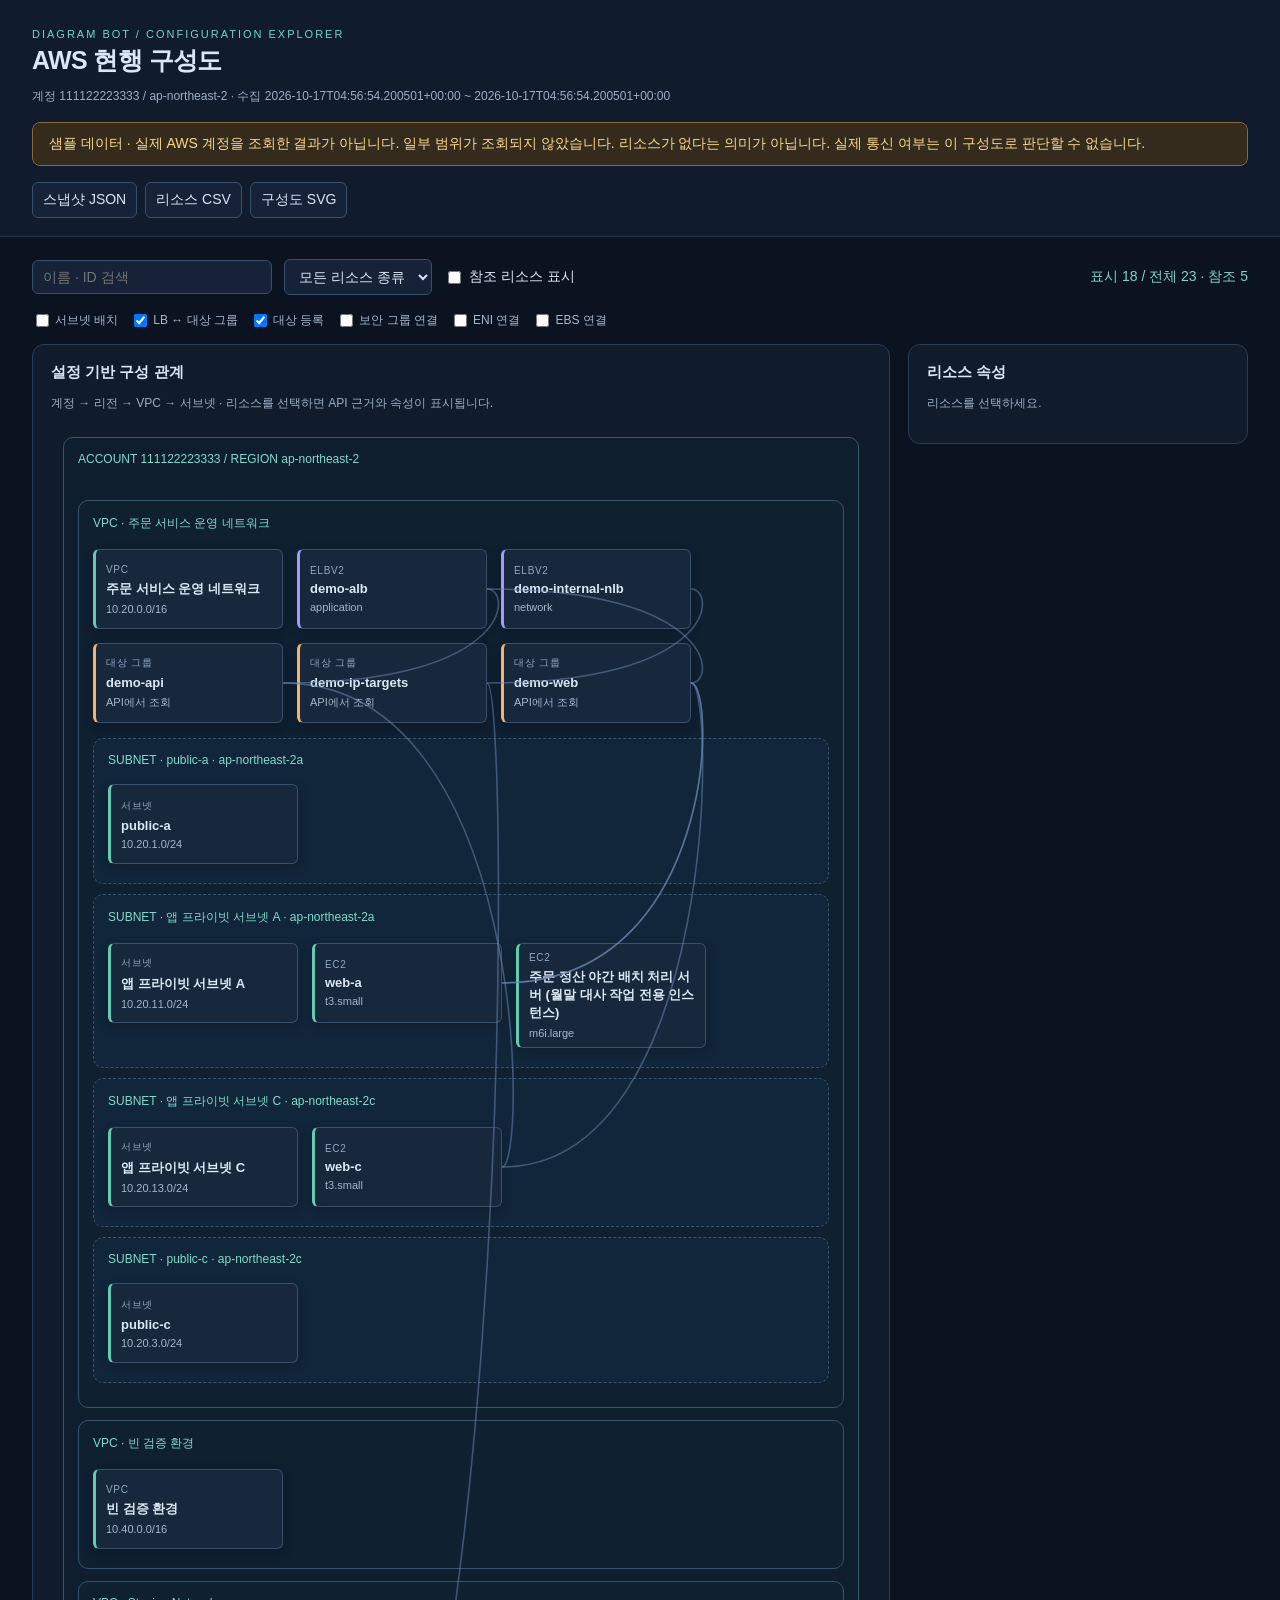
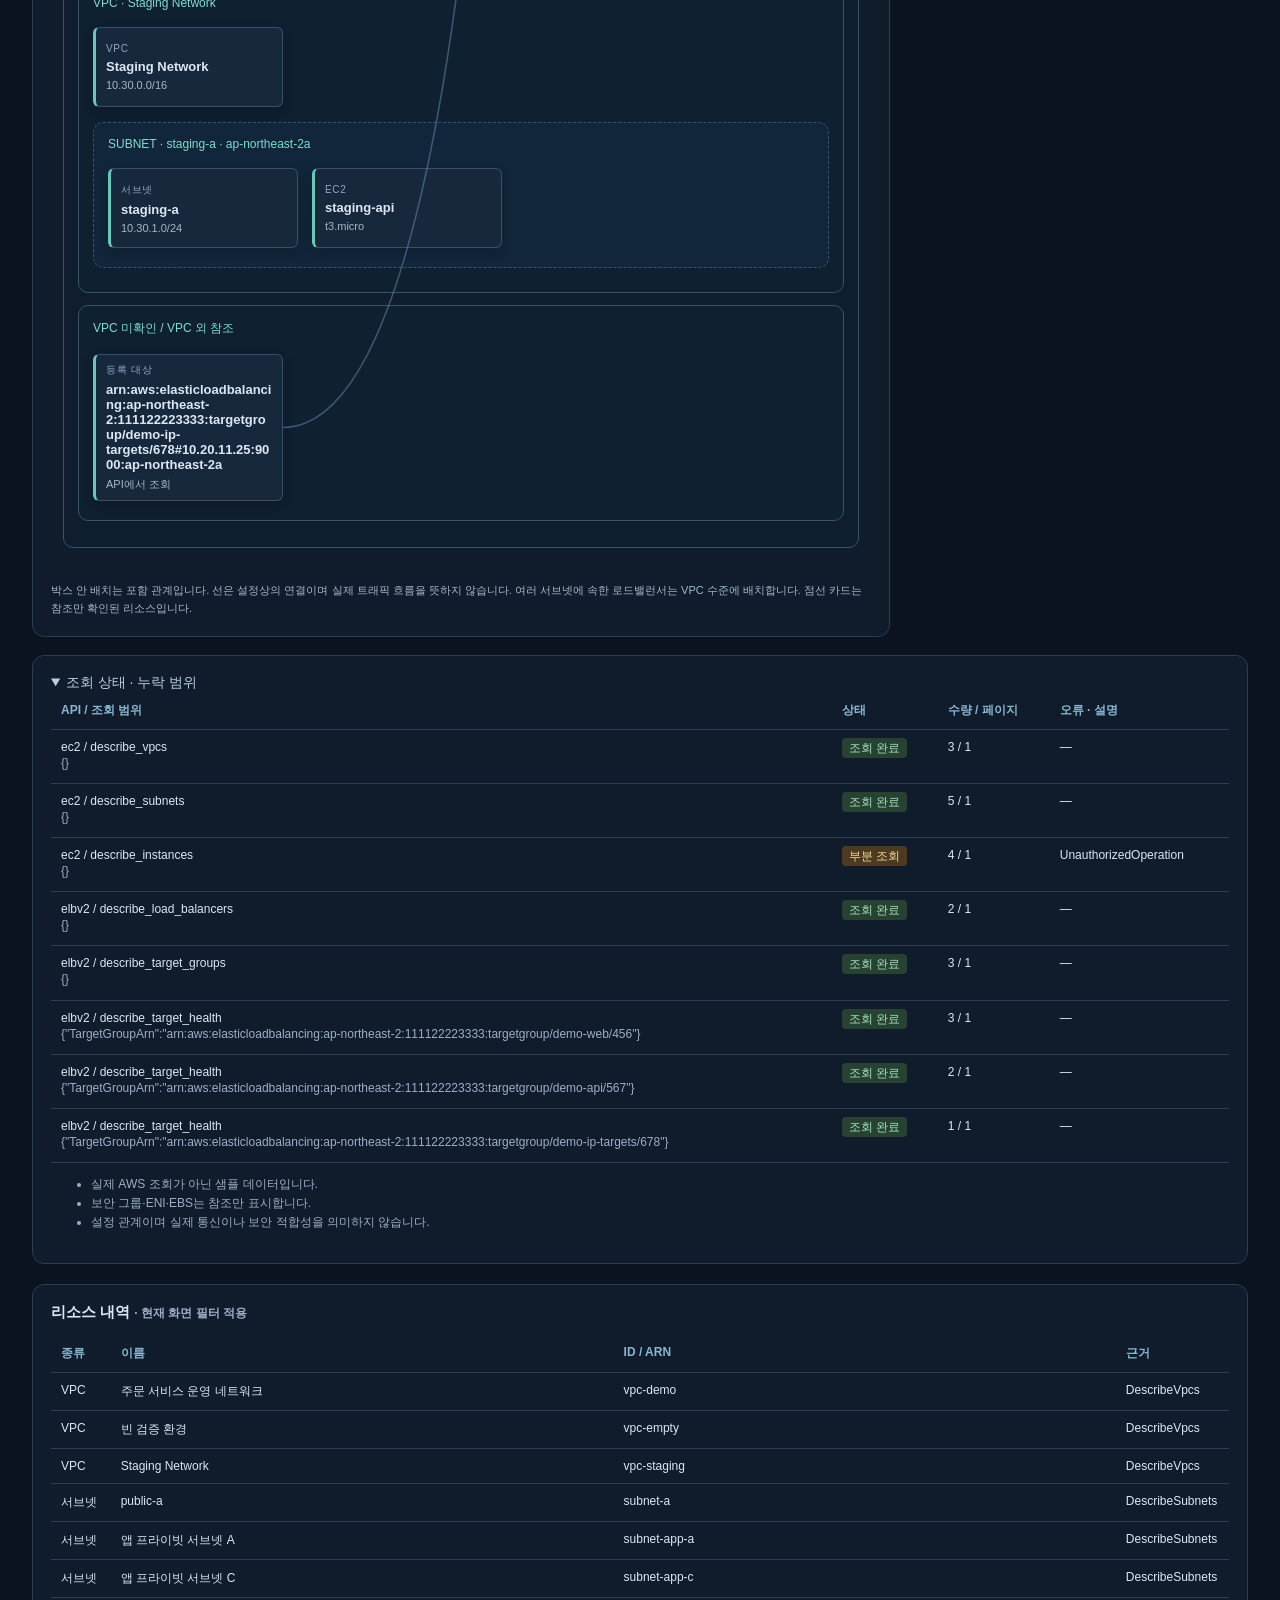
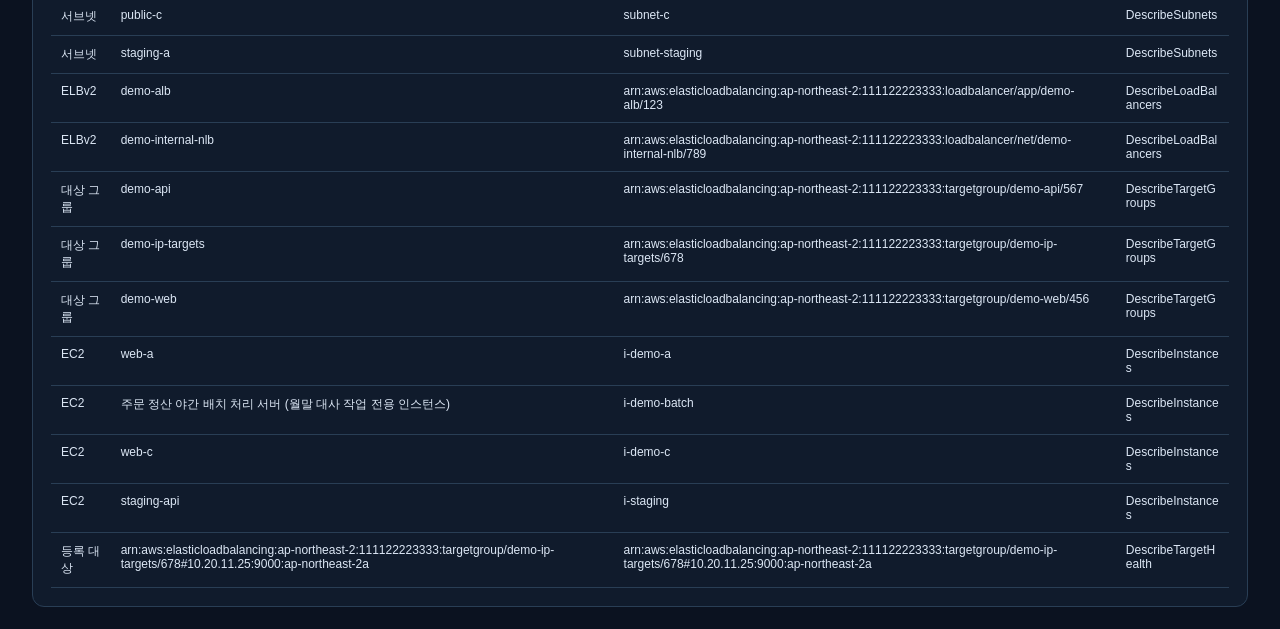
==== commit a2575114: "feat: AWS best-practice sample architectures - five synthetic samples within collector scope: three-" ====
--- a/examples/demo/index.html
+++ b/examples/demo/index.html
@@ -22,8 +22,8 @@
     "account_id": "111122223333",
     "region": "ap-northeast-2",
     "partition": "aws",
-    "started_at": "2026-10-17T04:51:12.222163+00:00",
-    "finished_at": "2026-10-17T04:51:12.222163+00:00",
+    "started_at": "2026-10-17T04:56:54.200501+00:00",
+    "finished_at": "2026-10-17T04:56:54.200501+00:00",
     "status": "partial",
     "demo": true,
     "scope": [
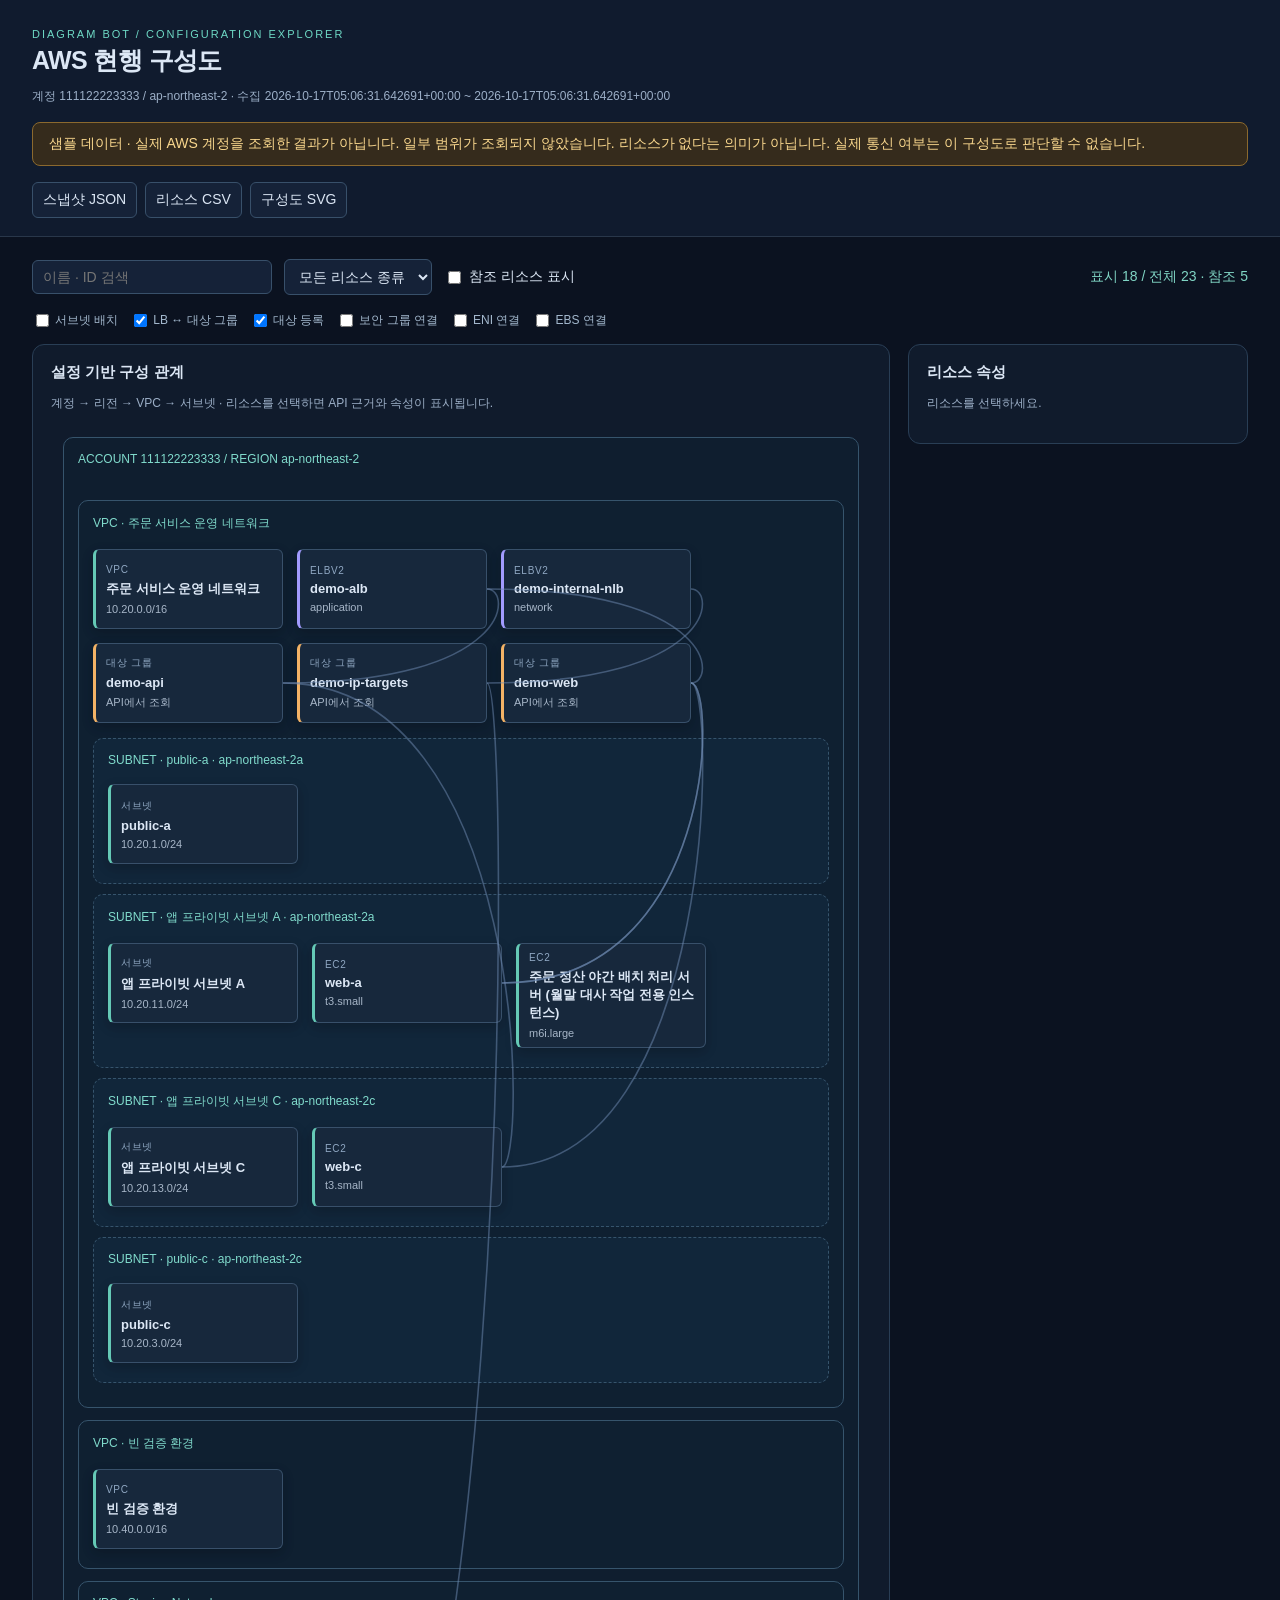
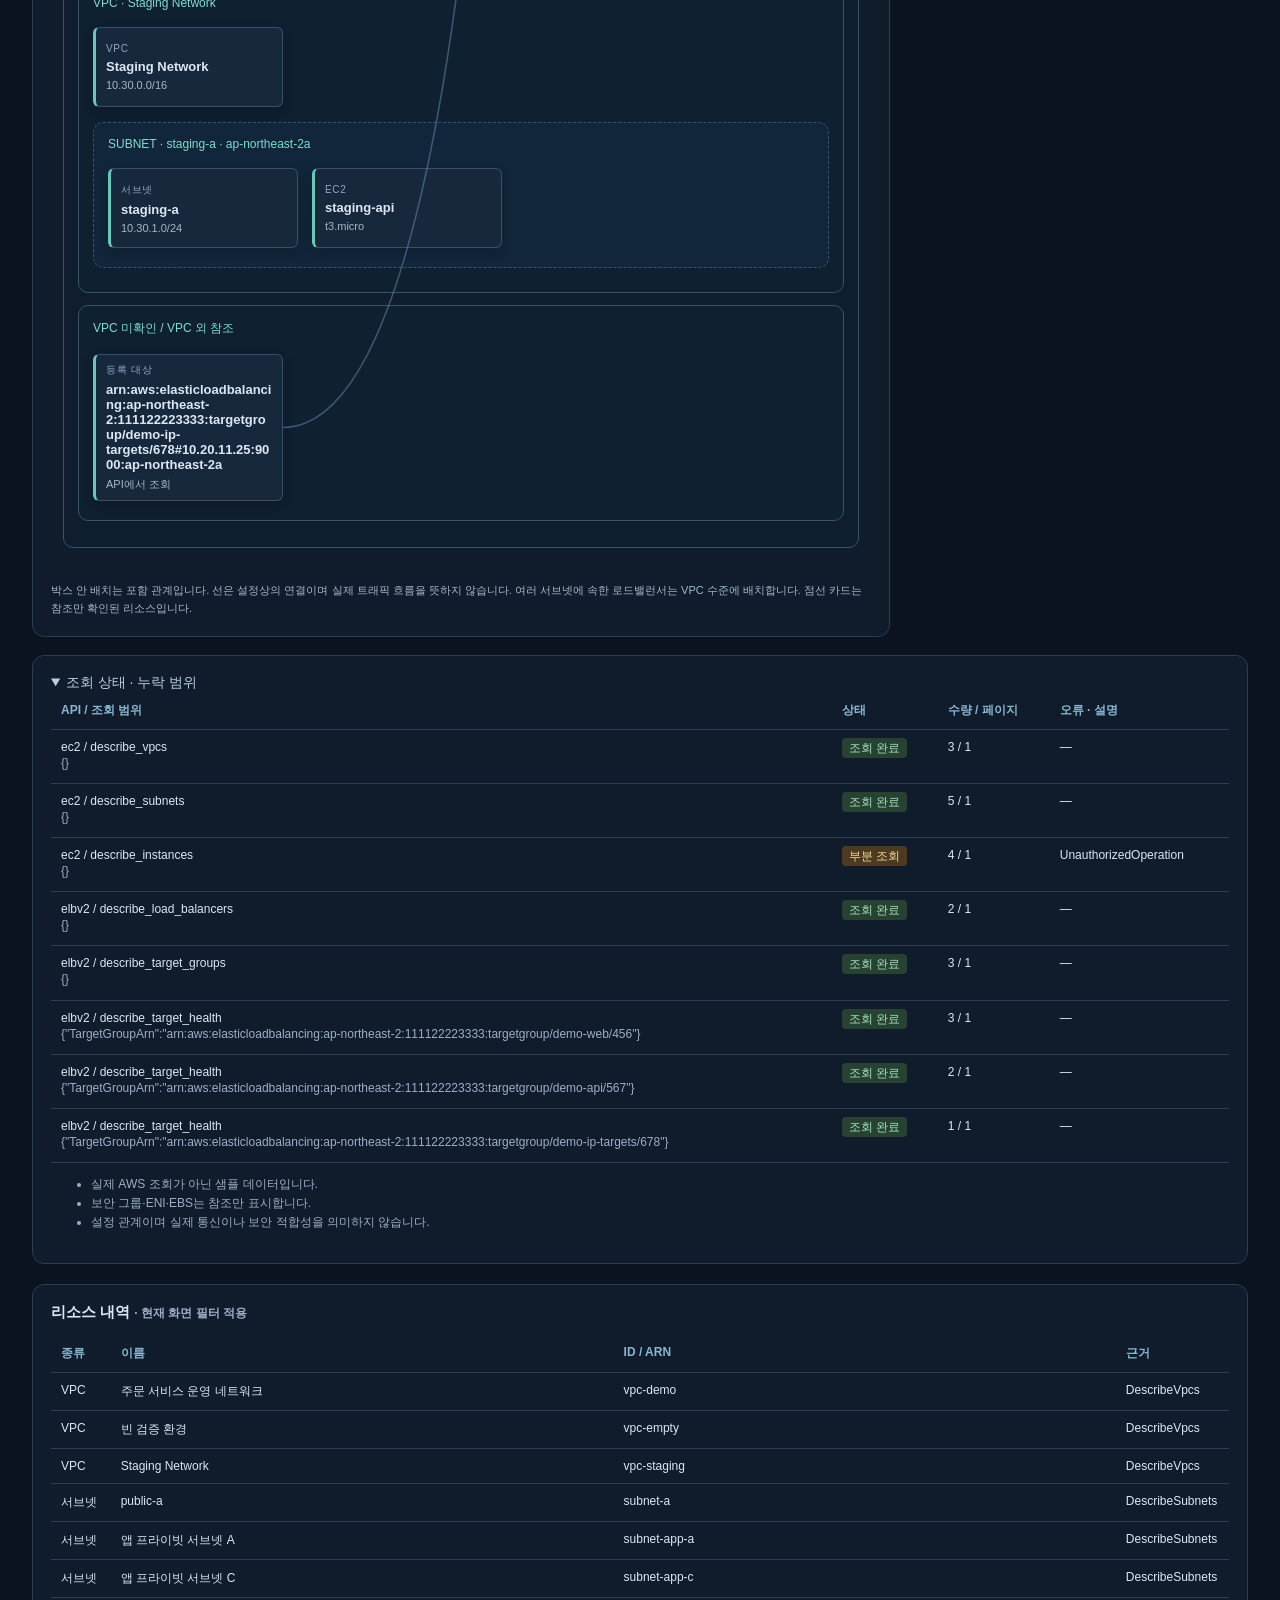
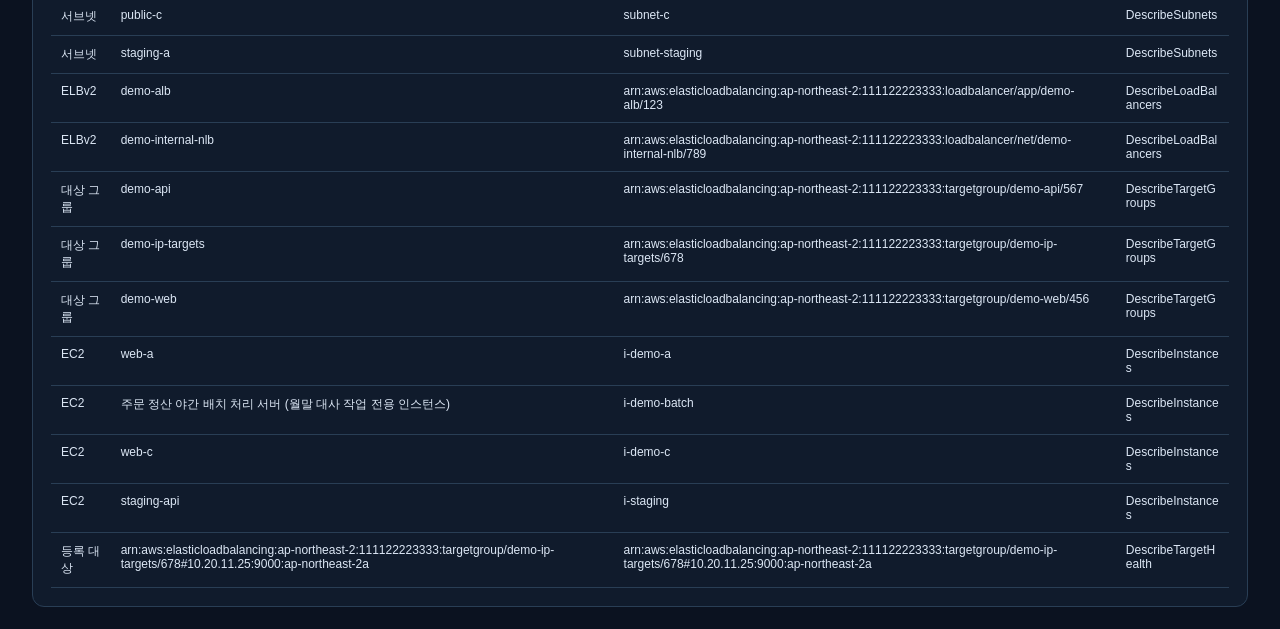
==== commit f368c56a: "feat: AWS Architecture Icons styling for diagrams - AWS Cloud > Region > VPC > Availability Zone > p" ====
--- a/examples/demo/index.html
+++ b/examples/demo/index.html
@@ -22,8 +22,8 @@
     "account_id": "111122223333",
     "region": "ap-northeast-2",
     "partition": "aws",
-    "started_at": "2026-10-17T04:56:54.200501+00:00",
-    "finished_at": "2026-10-17T04:56:54.200501+00:00",
+    "started_at": "2026-10-17T05:06:31.642691+00:00",
+    "finished_at": "2026-10-17T05:06:31.642691+00:00",
     "status": "partial",
     "demo": true,
     "scope": [
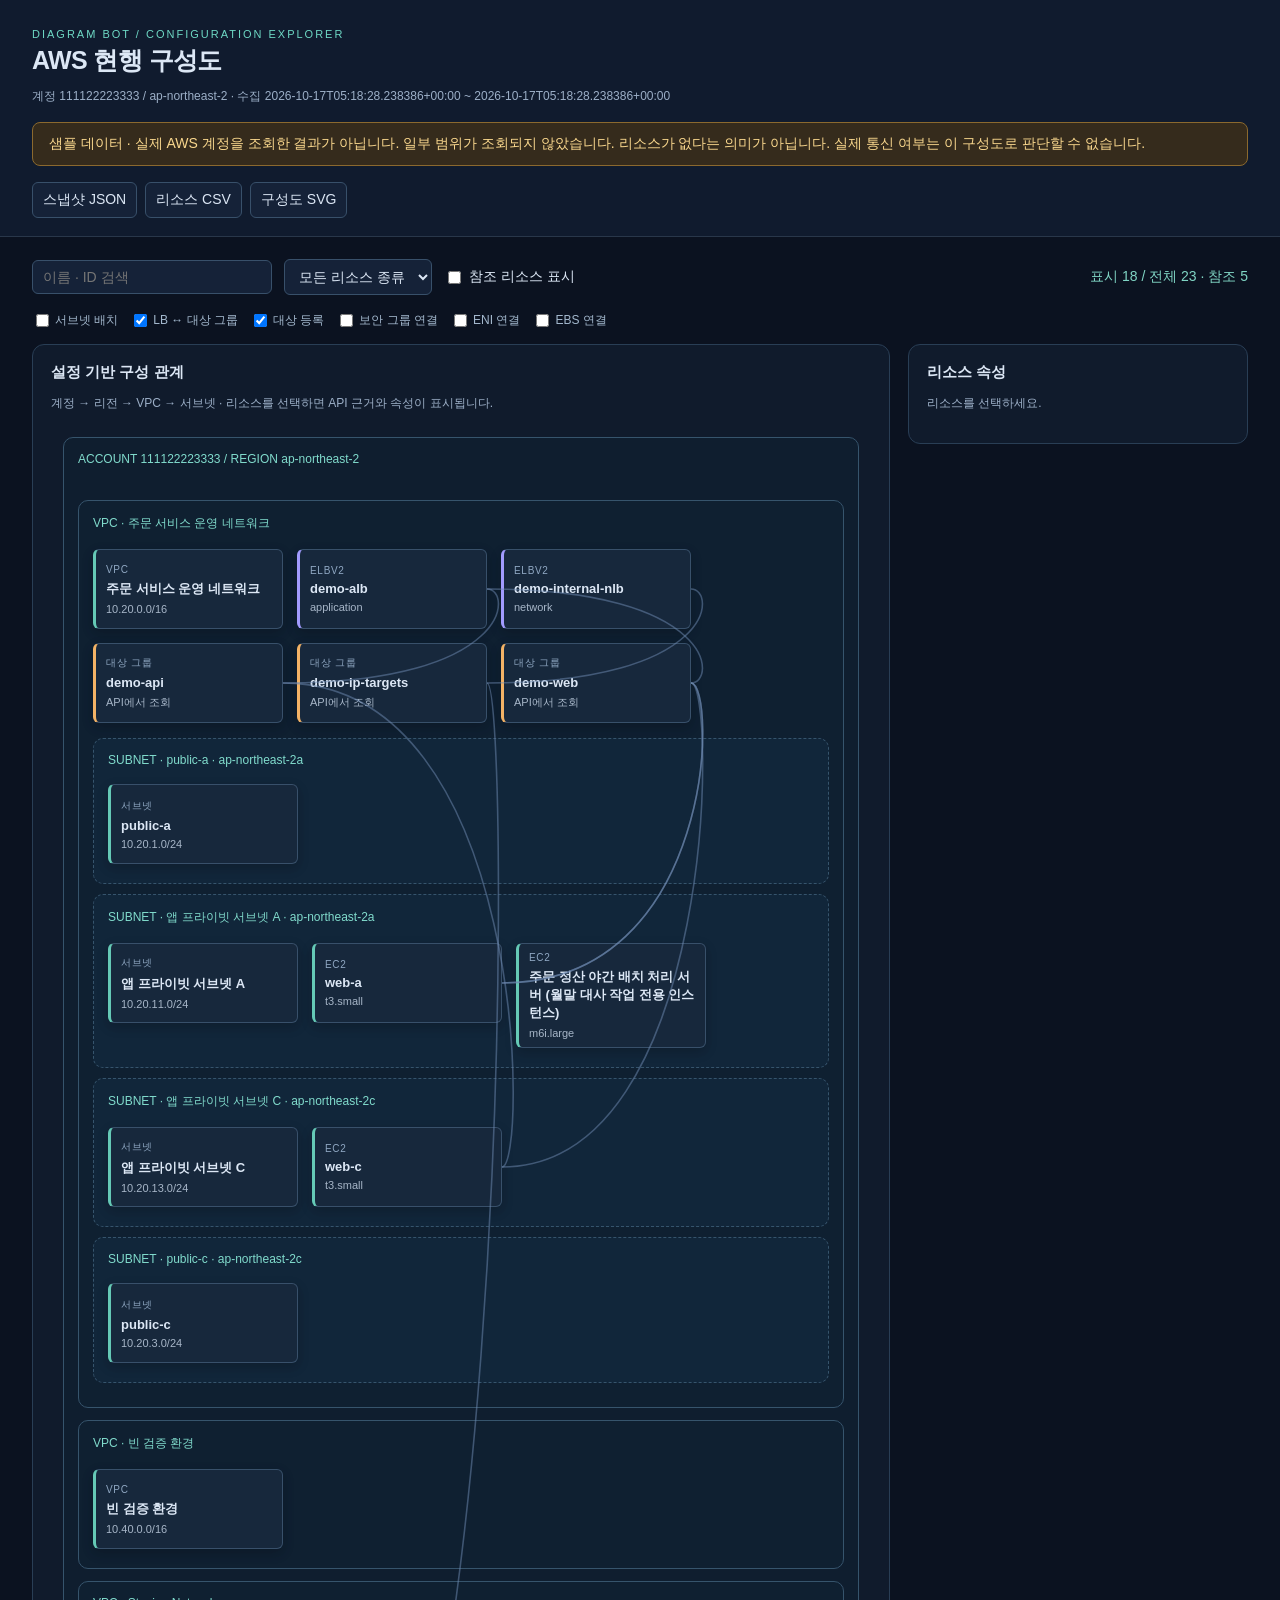
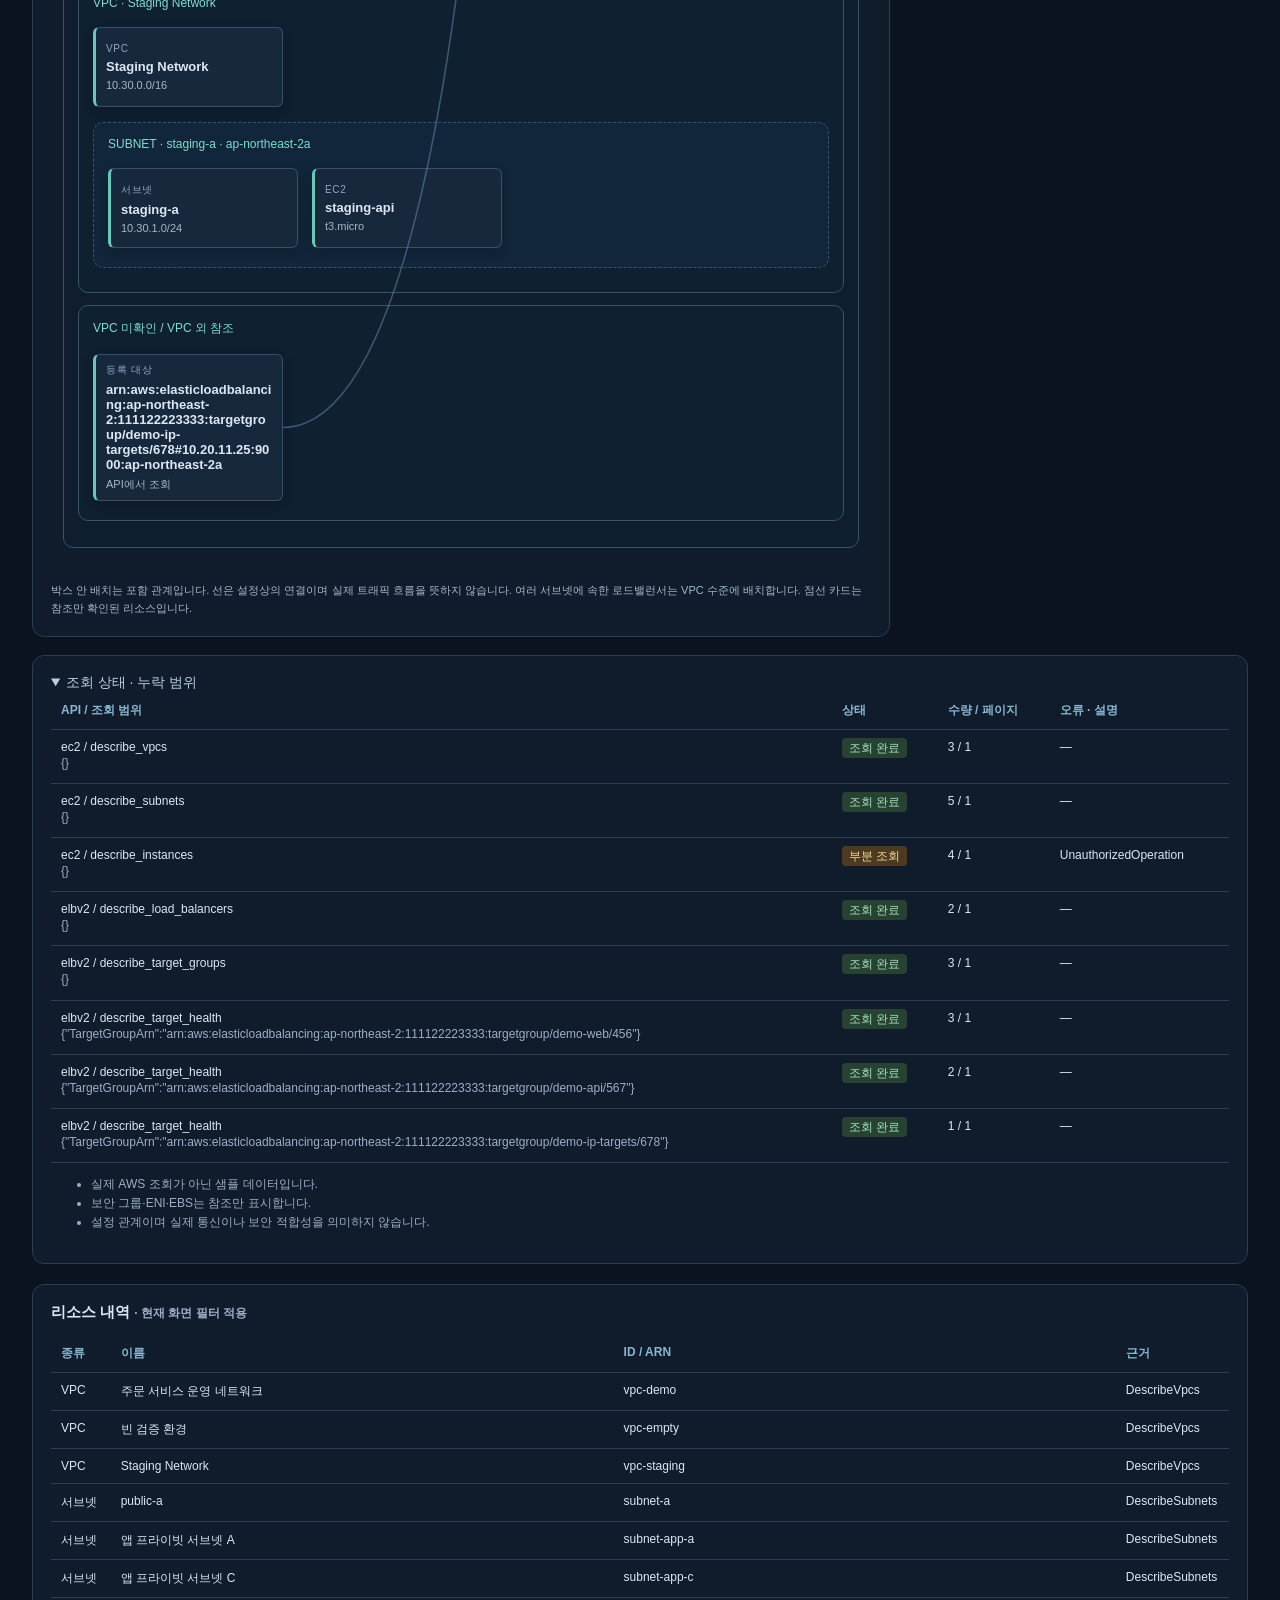
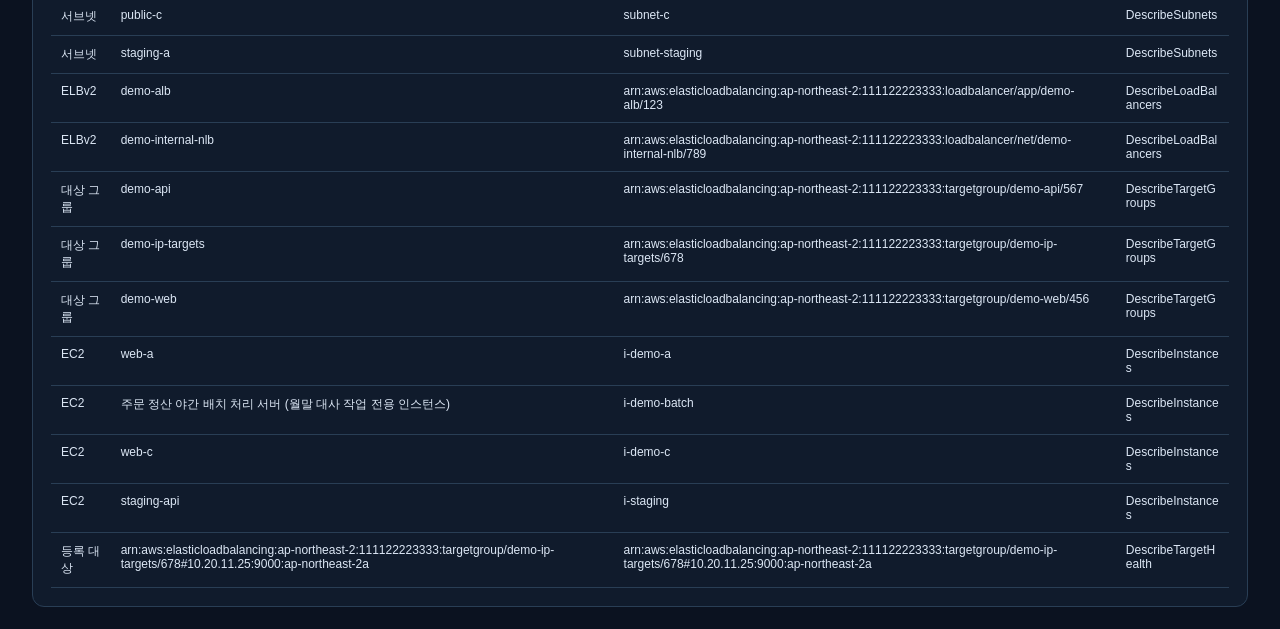
==== commit 77749d9e: "feat: infrastructure architecture diagrams (IGW, NAT, routing, RDS, Auto Scaling) - collector: inter" ====
--- a/examples/demo/index.html
+++ b/examples/demo/index.html
@@ -22,8 +22,8 @@
     "account_id": "111122223333",
     "region": "ap-northeast-2",
     "partition": "aws",
-    "started_at": "2026-10-17T05:06:31.642691+00:00",
-    "finished_at": "2026-10-17T05:06:31.642691+00:00",
+    "started_at": "2026-10-17T05:18:28.238386+00:00",
+    "finished_at": "2026-10-17T05:18:28.238386+00:00",
     "status": "partial",
     "demo": true,
     "scope": [
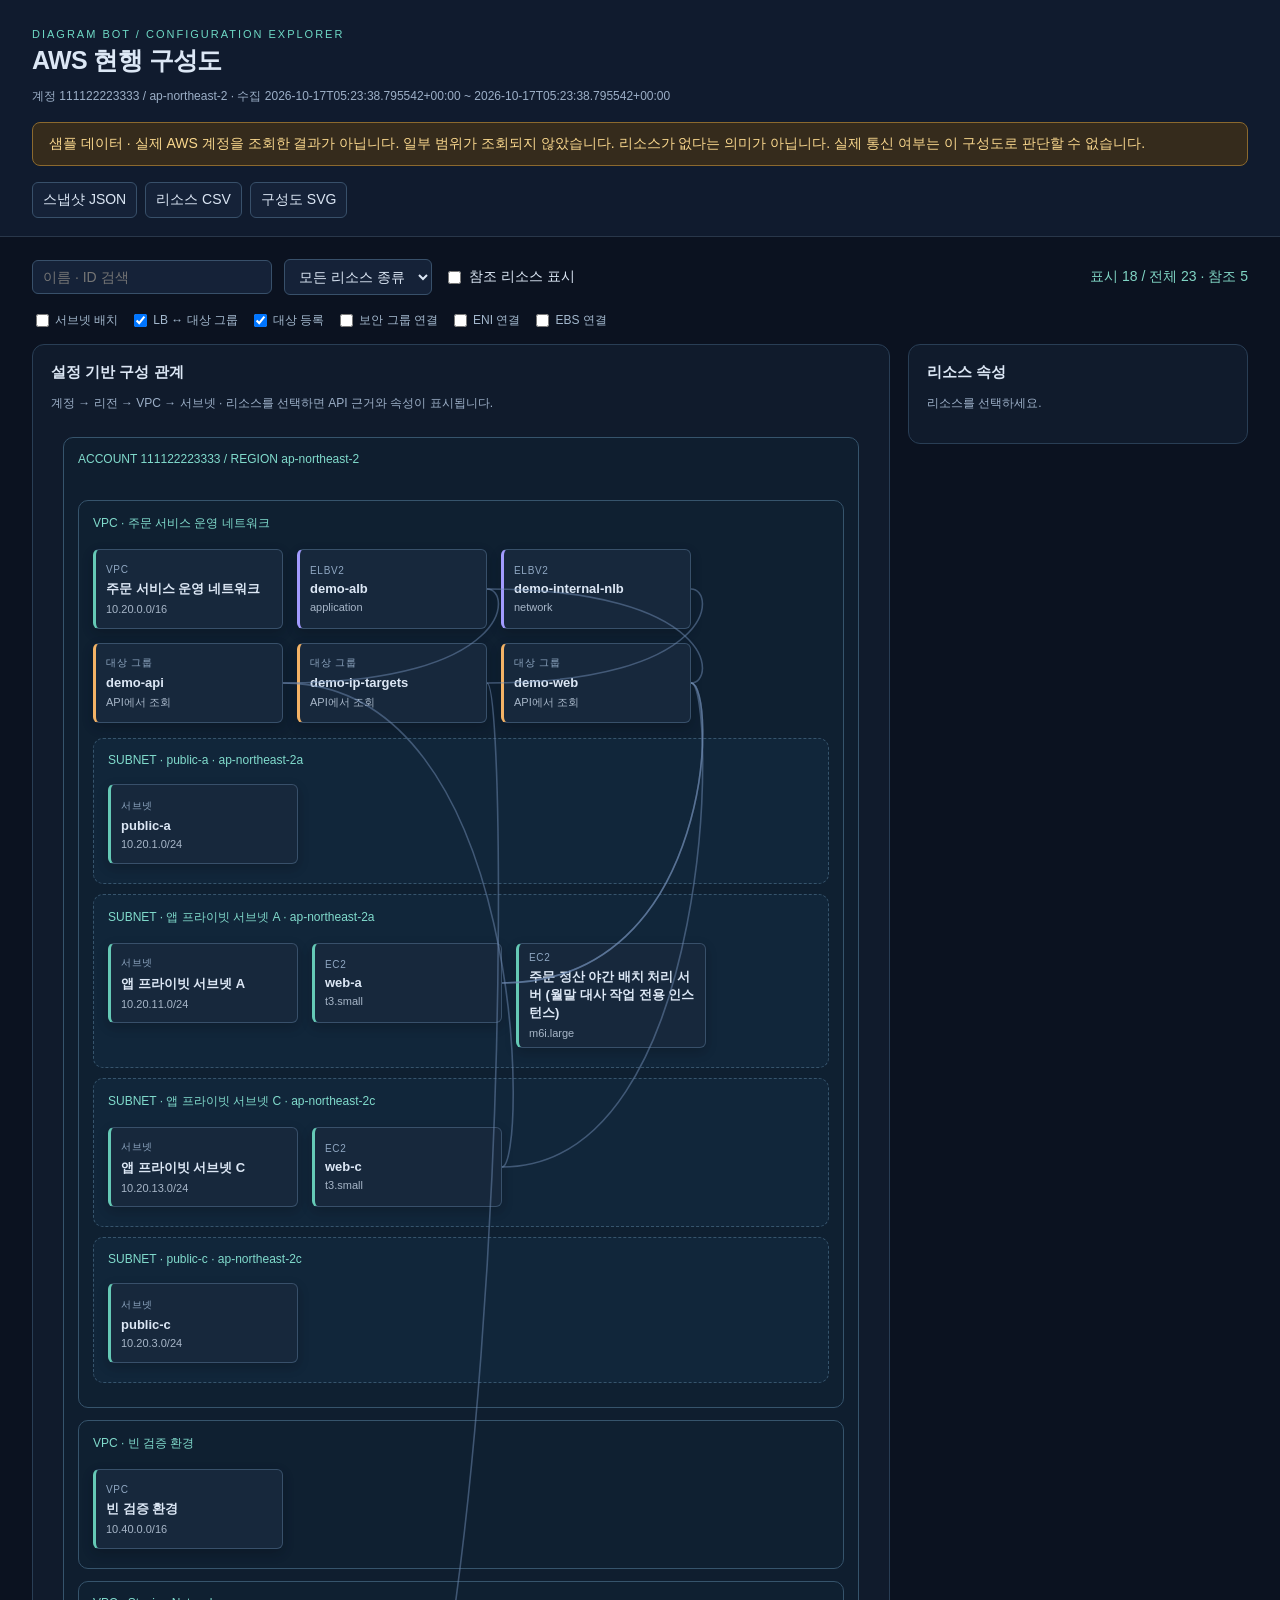
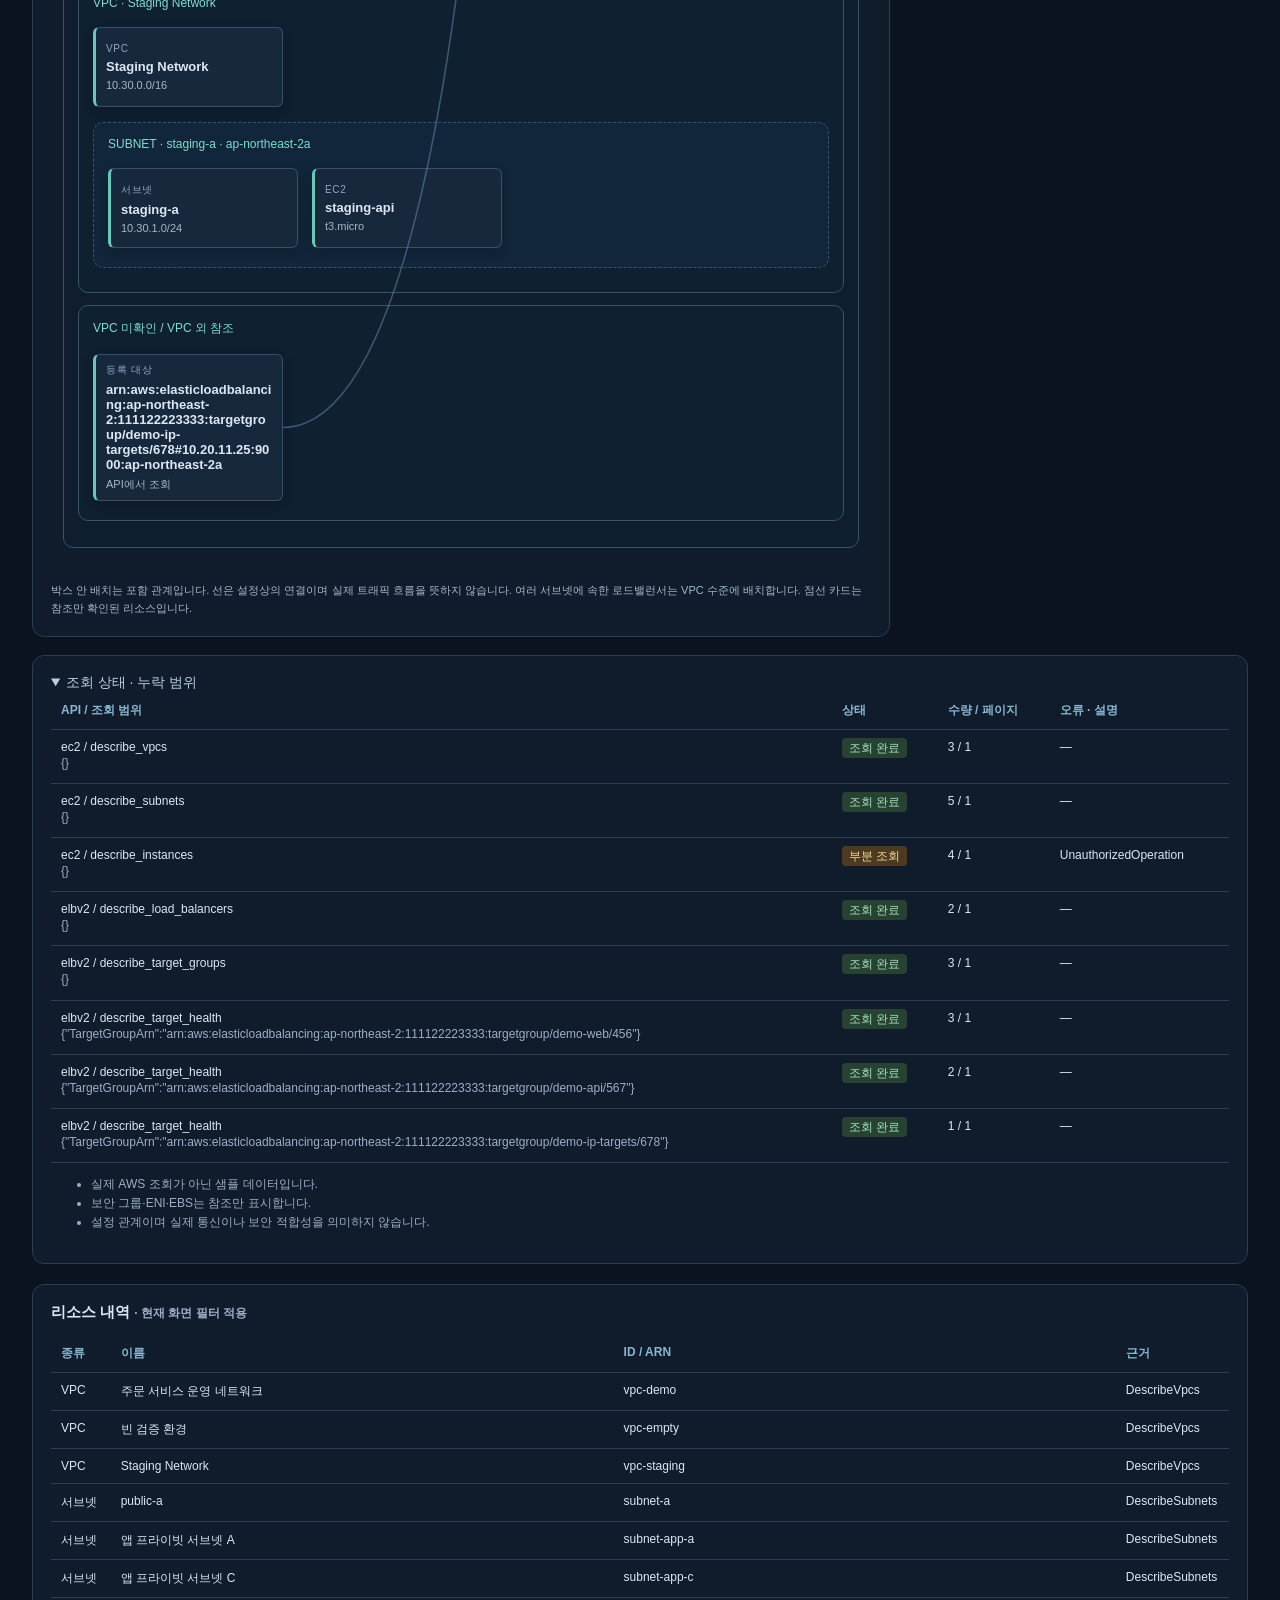
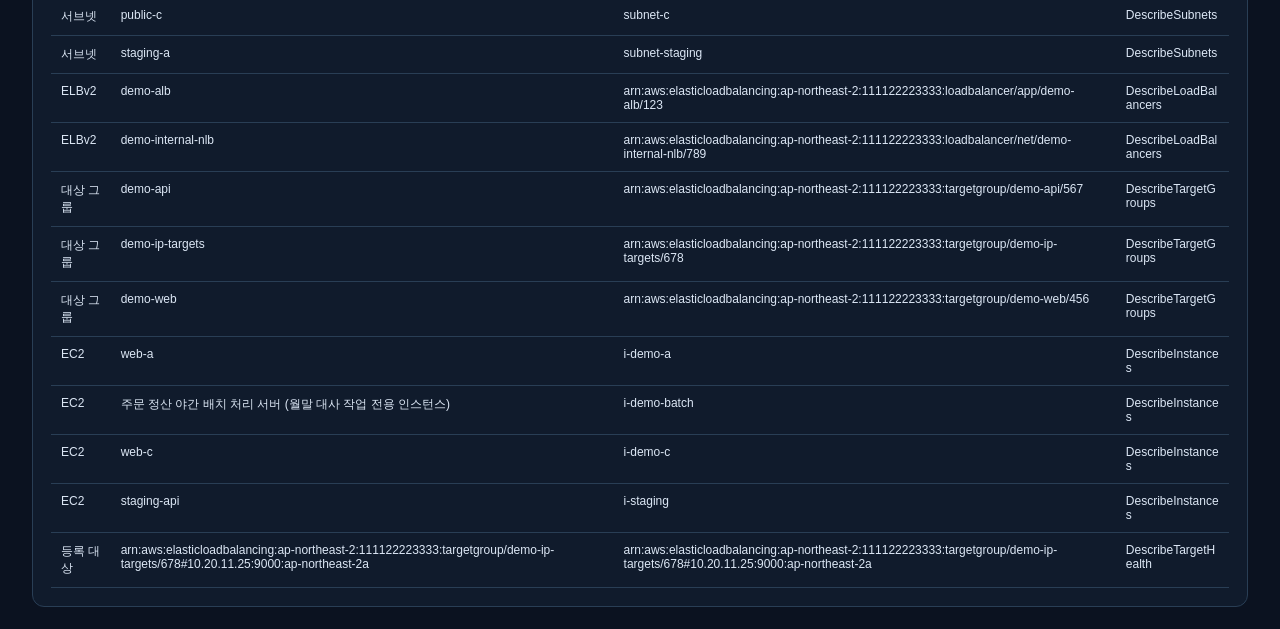
==== commit 12b20d5e: "feat: VPC endpoints and Transit Gateway attachments in infrastructure diagrams - collector: Describe" ====
--- a/examples/demo/index.html
+++ b/examples/demo/index.html
@@ -22,8 +22,8 @@
     "account_id": "111122223333",
     "region": "ap-northeast-2",
     "partition": "aws",
-    "started_at": "2026-10-17T05:18:28.238386+00:00",
-    "finished_at": "2026-10-17T05:18:28.238386+00:00",
+    "started_at": "2026-10-17T05:23:38.795542+00:00",
+    "finished_at": "2026-10-17T05:23:38.795542+00:00",
     "status": "partial",
     "demo": true,
     "scope": [
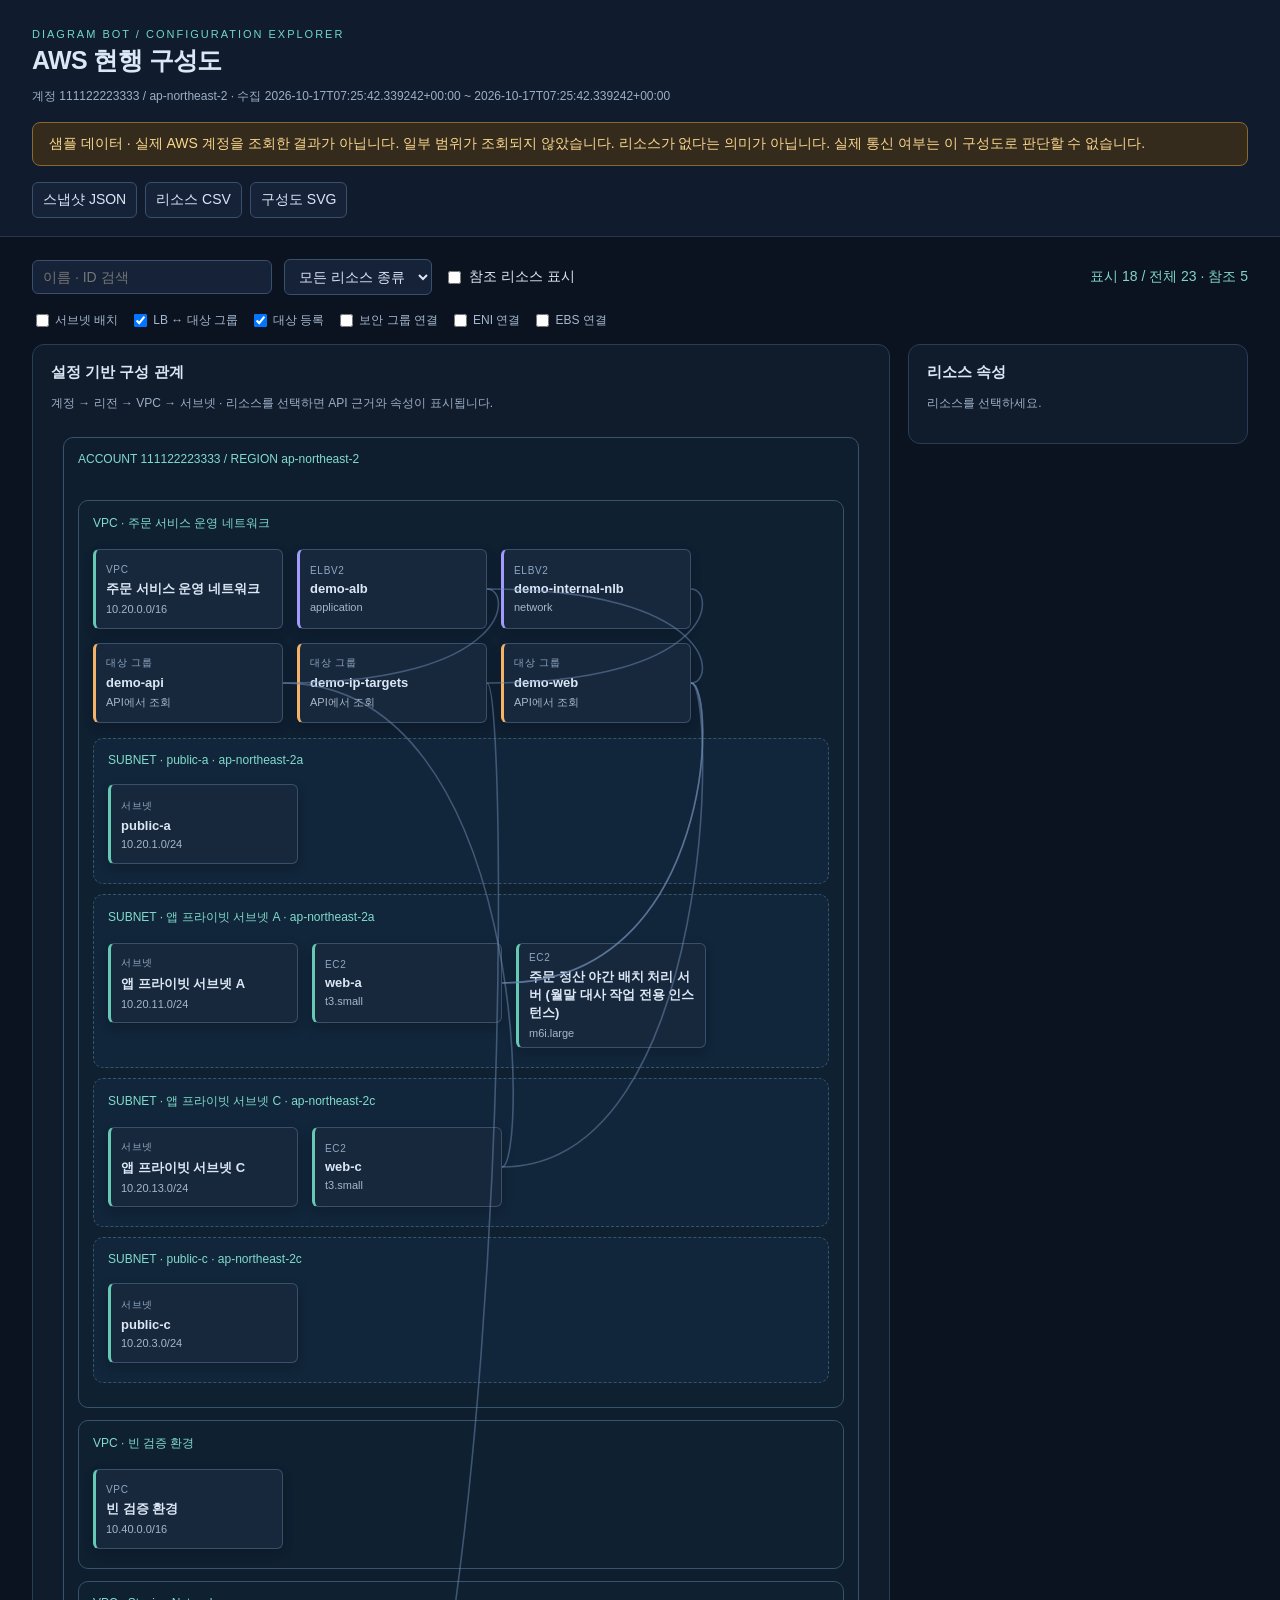
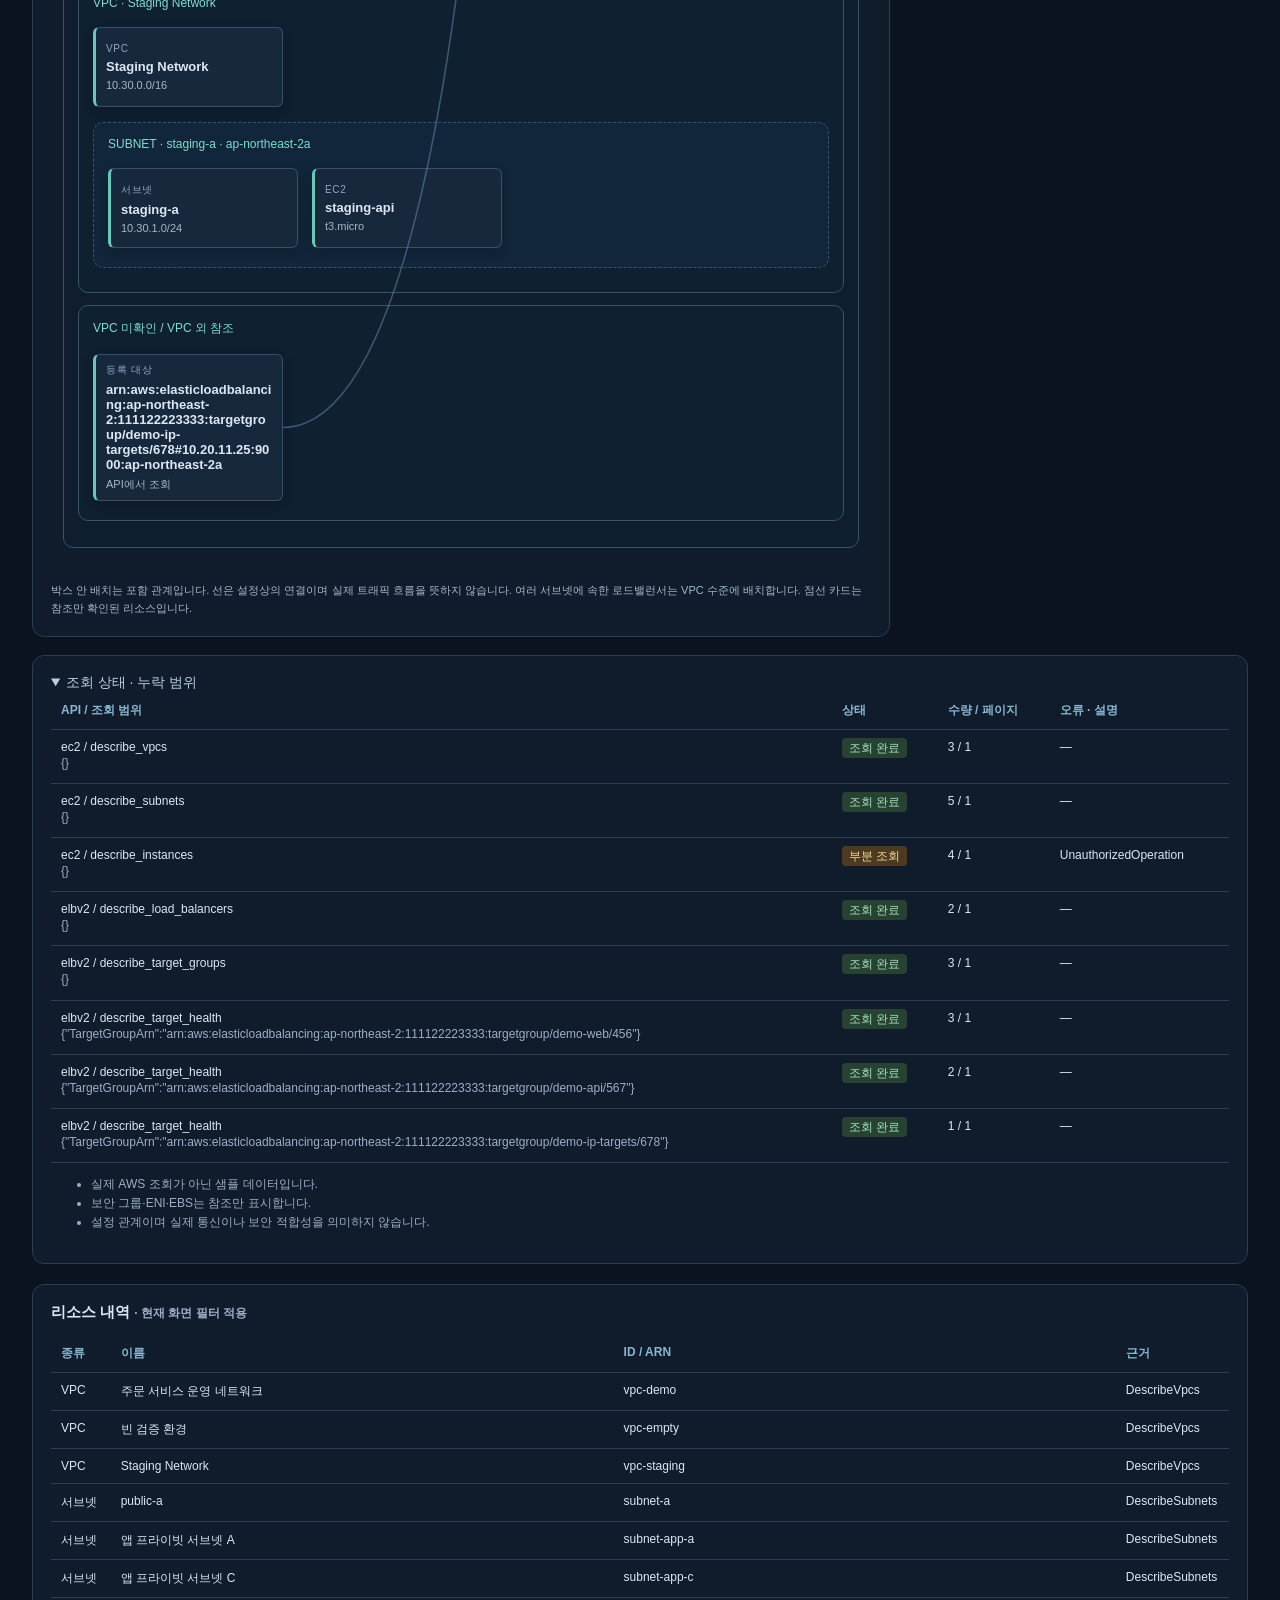
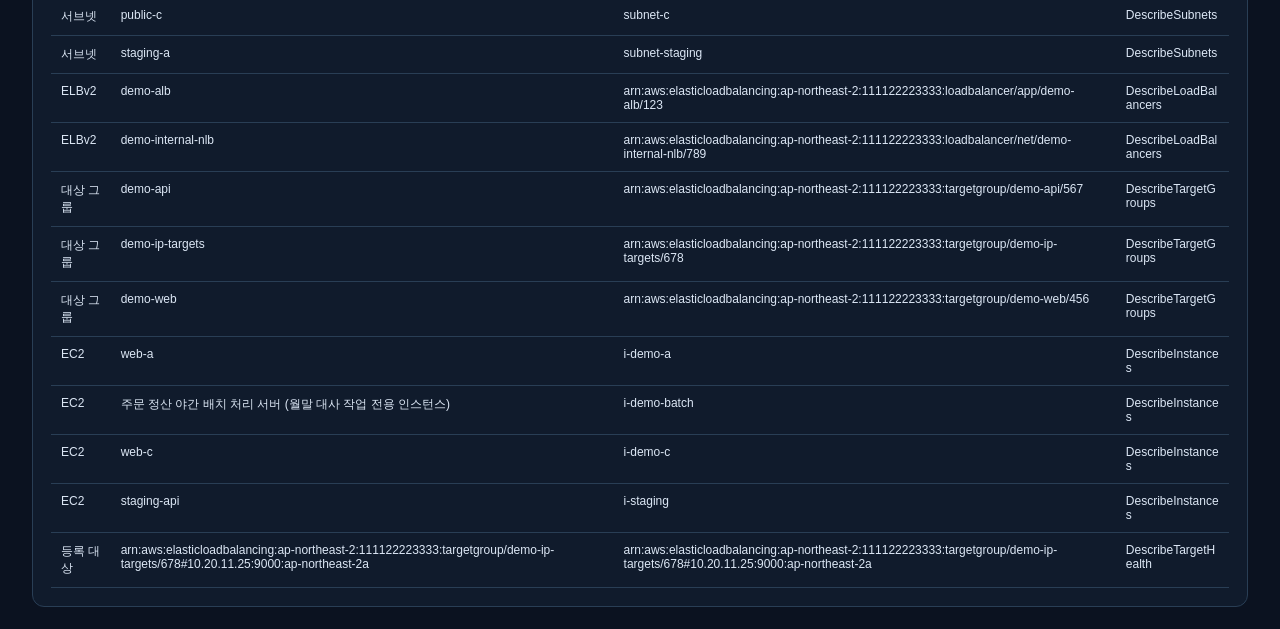
==== commit 15665add: "feat: EKS, MSK, ElastiCache, Aurora and VPC Lambda in infrastructure diagrams - collector: rds Descr" ====
--- a/examples/demo/index.html
+++ b/examples/demo/index.html
@@ -22,8 +22,8 @@
     "account_id": "111122223333",
     "region": "ap-northeast-2",
     "partition": "aws",
-    "started_at": "2026-10-17T05:23:38.795542+00:00",
-    "finished_at": "2026-10-17T05:23:38.795542+00:00",
+    "started_at": "2026-10-17T07:25:42.339242+00:00",
+    "finished_at": "2026-10-17T07:25:42.339242+00:00",
     "status": "partial",
     "demo": true,
     "scope": [
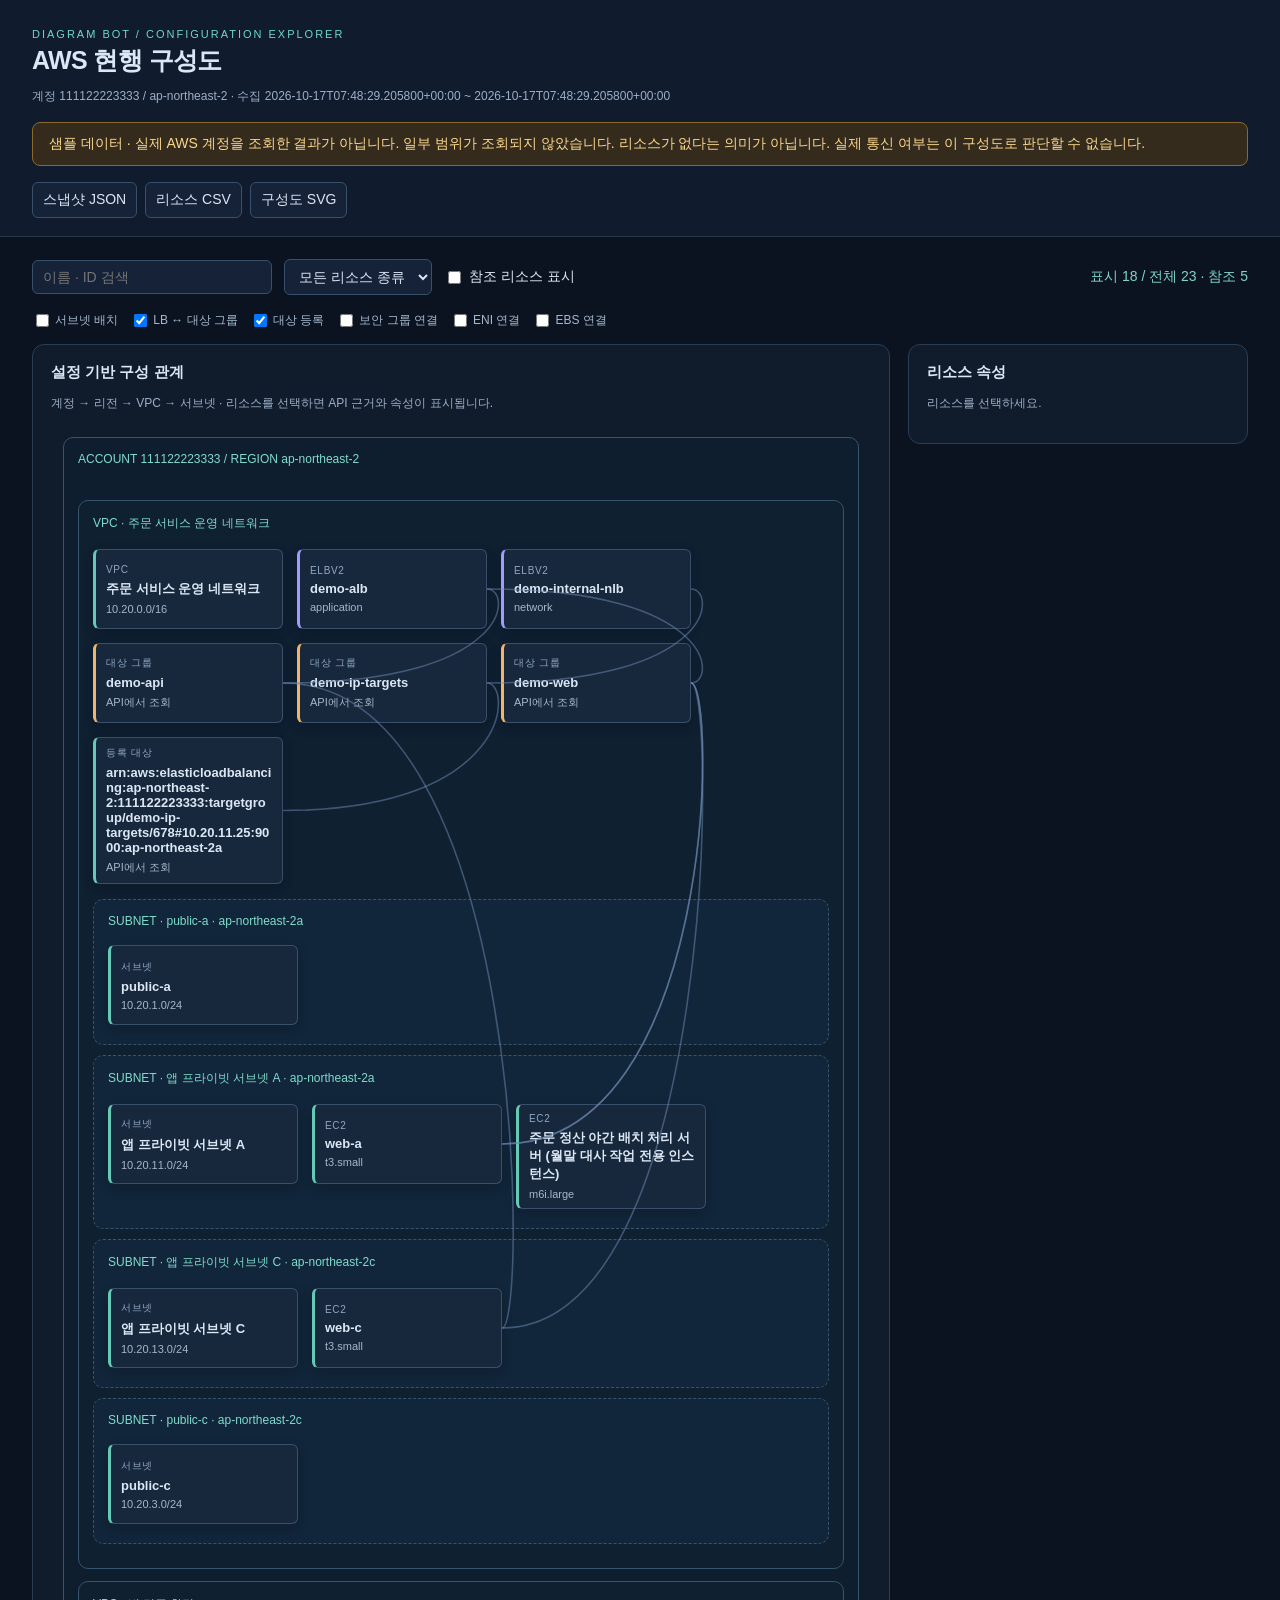
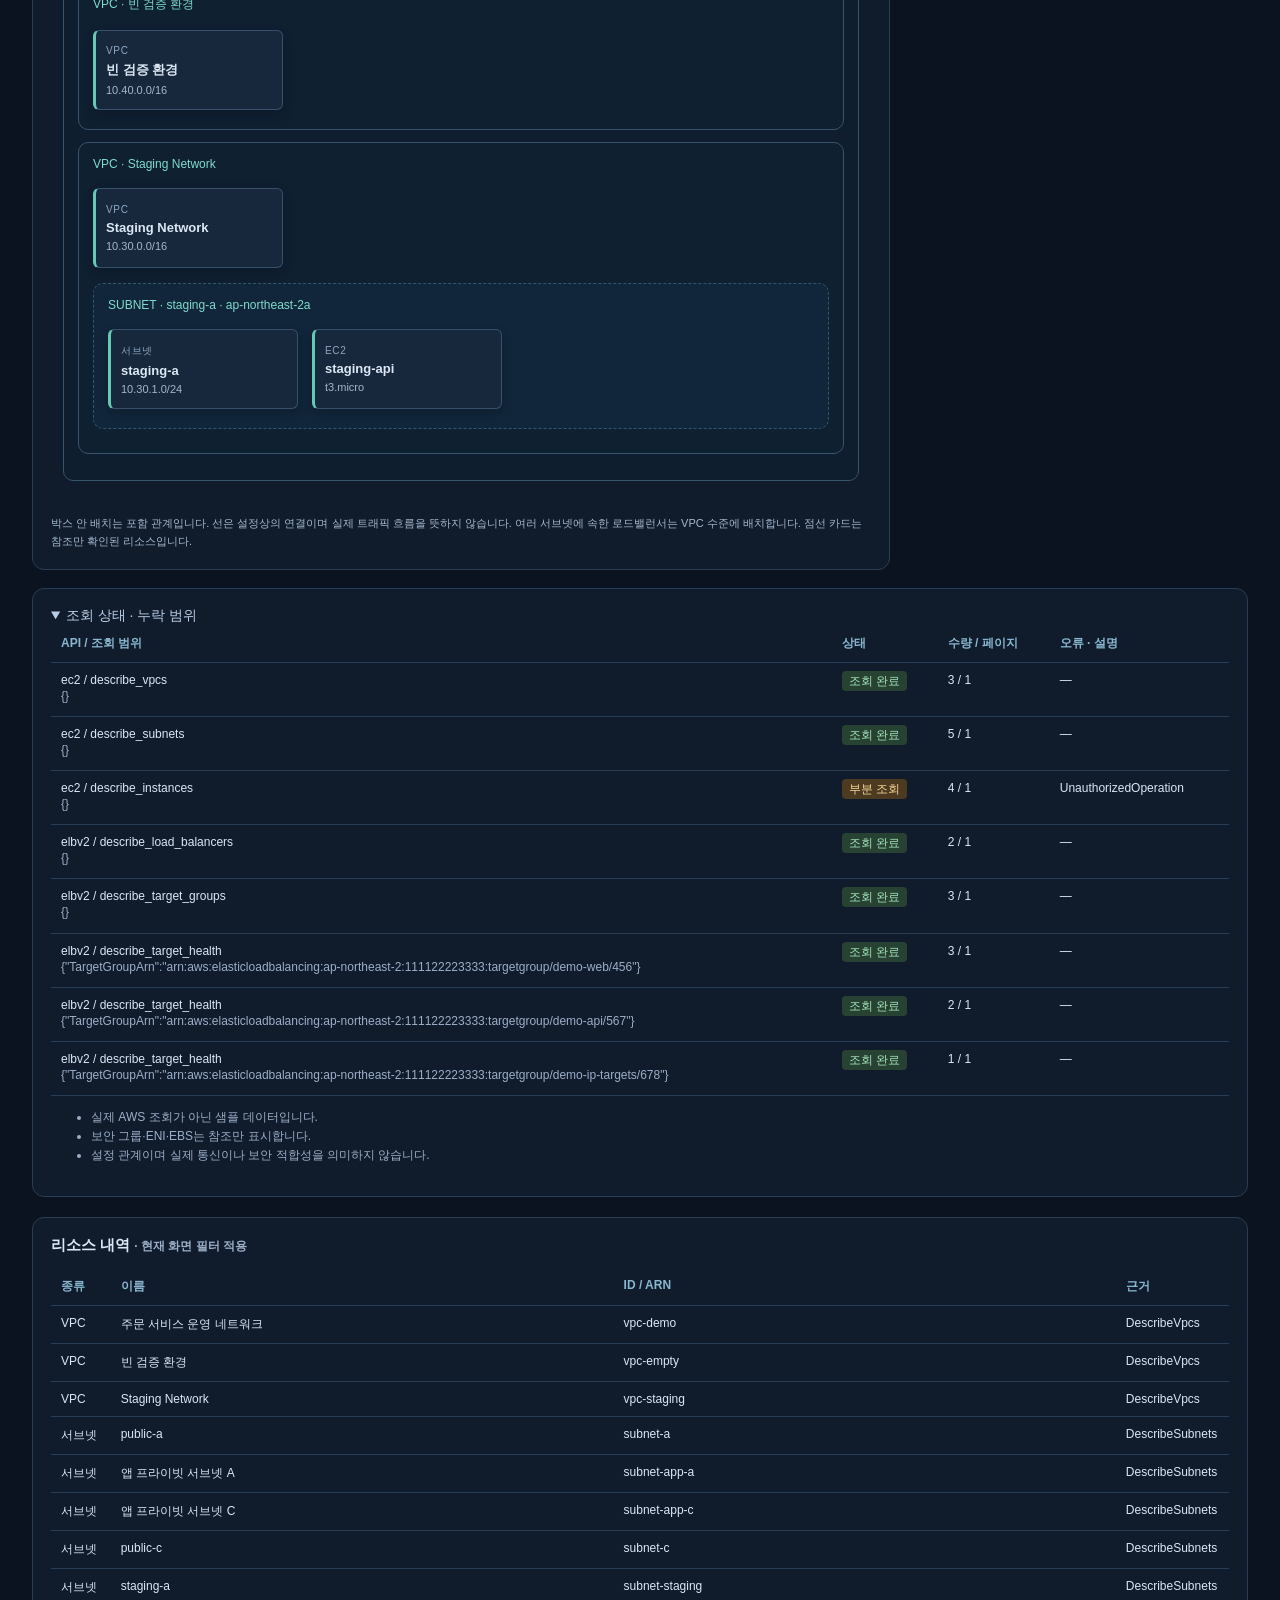
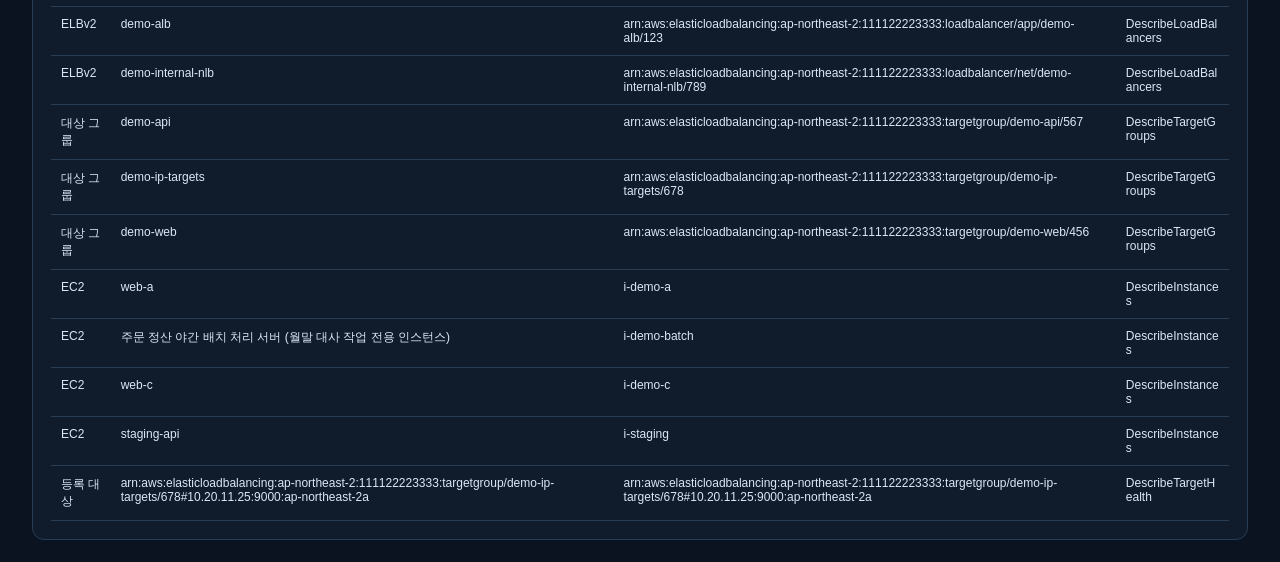
==== commit 2f8b3cc7: "feat: OpenSearch, ECS, EFS, Redshift, VPC peering, VPN and HA roles in diagrams - collector: OpenSea" ====
--- a/examples/demo/index.html
+++ b/examples/demo/index.html
@@ -22,8 +22,8 @@
     "account_id": "111122223333",
     "region": "ap-northeast-2",
     "partition": "aws",
-    "started_at": "2026-10-17T07:25:42.339242+00:00",
-    "finished_at": "2026-10-17T07:25:42.339242+00:00",
+    "started_at": "2026-10-17T07:48:29.205800+00:00",
+    "finished_at": "2026-10-17T07:48:29.205800+00:00",
     "status": "partial",
     "demo": true,
     "scope": [
@@ -1176,6 +1176,30 @@
         "id": "rel-10154e79f28ec7a9cd0c"
       },
       {
+        "source": "111122223333/ap-northeast-2/registered_target/arn:aws:elasticloadbalancing:ap-northeast-2:111122223333:targetgroup/demo-ip-targets/678#10.20.11.25:9000:ap-northeast-2a",
+        "target": "111122223333/ap-northeast-2/subnet/subnet-app-a",
+        "relation": "in_subnet",
+        "evidence": "DescribeTargetHealth.Target.Id ∈ DescribeSubnets.CidrBlock",
+        "qualifiers": {
+          "availability_zone": "ap-northeast-2a"
+        },
+        "details": {
+          "availability_zone": "ap-northeast-2a"
+        },
+        "inferred": false,
+        "id": "rel-64058c61765589869f48"
+      },
+      {
+        "source": "111122223333/ap-northeast-2/registered_target/arn:aws:elasticloadbalancing:ap-northeast-2:111122223333:targetgroup/demo-ip-targets/678#10.20.11.25:9000:ap-northeast-2a",
+        "target": "111122223333/ap-northeast-2/vpc/vpc-demo",
+        "relation": "in_vpc",
+        "evidence": "DescribeTargetGroups.VpcId",
+        "qualifiers": {},
+        "details": {},
+        "inferred": false,
+        "id": "rel-f7d8d613d1ba175c3941"
+      },
+      {
         "source": "111122223333/ap-northeast-2/subnet/subnet-a",
         "target": "111122223333/ap-northeast-2/vpc/vpc-demo",
         "relation": "in_vpc",
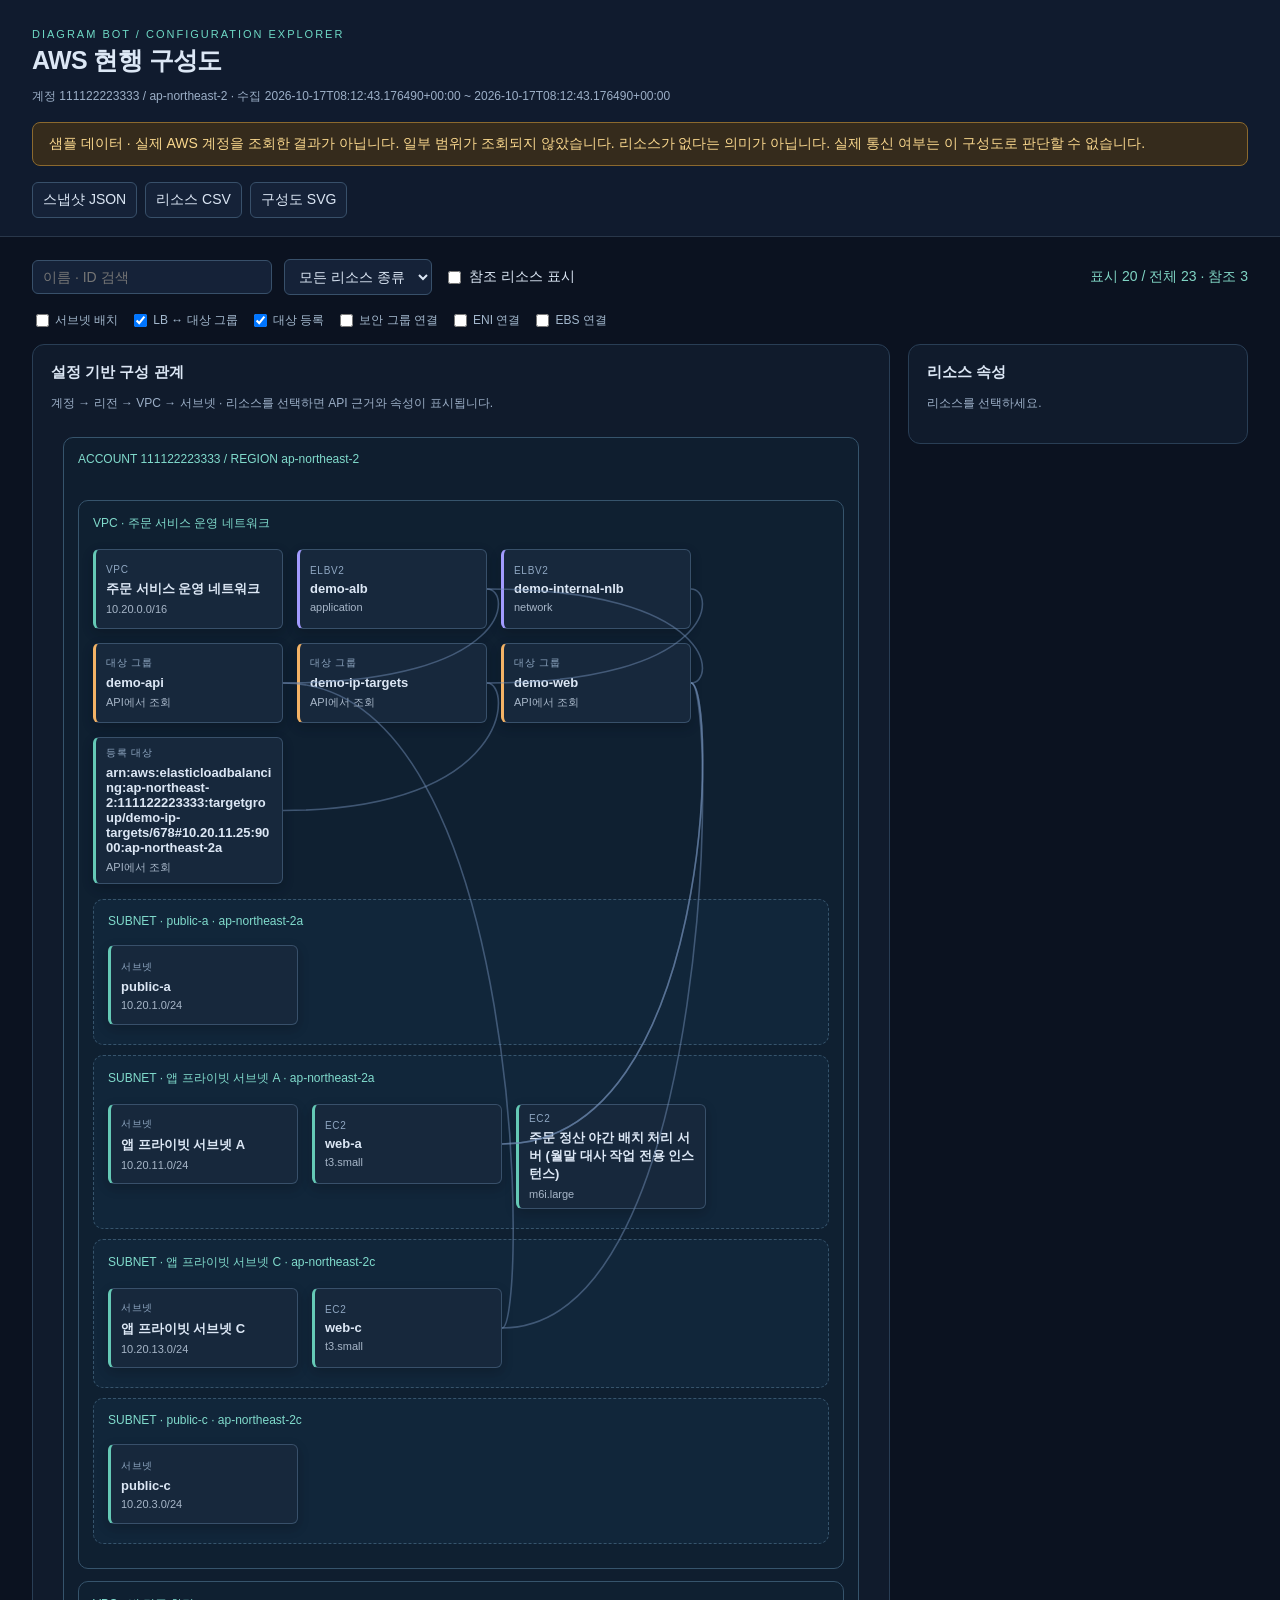
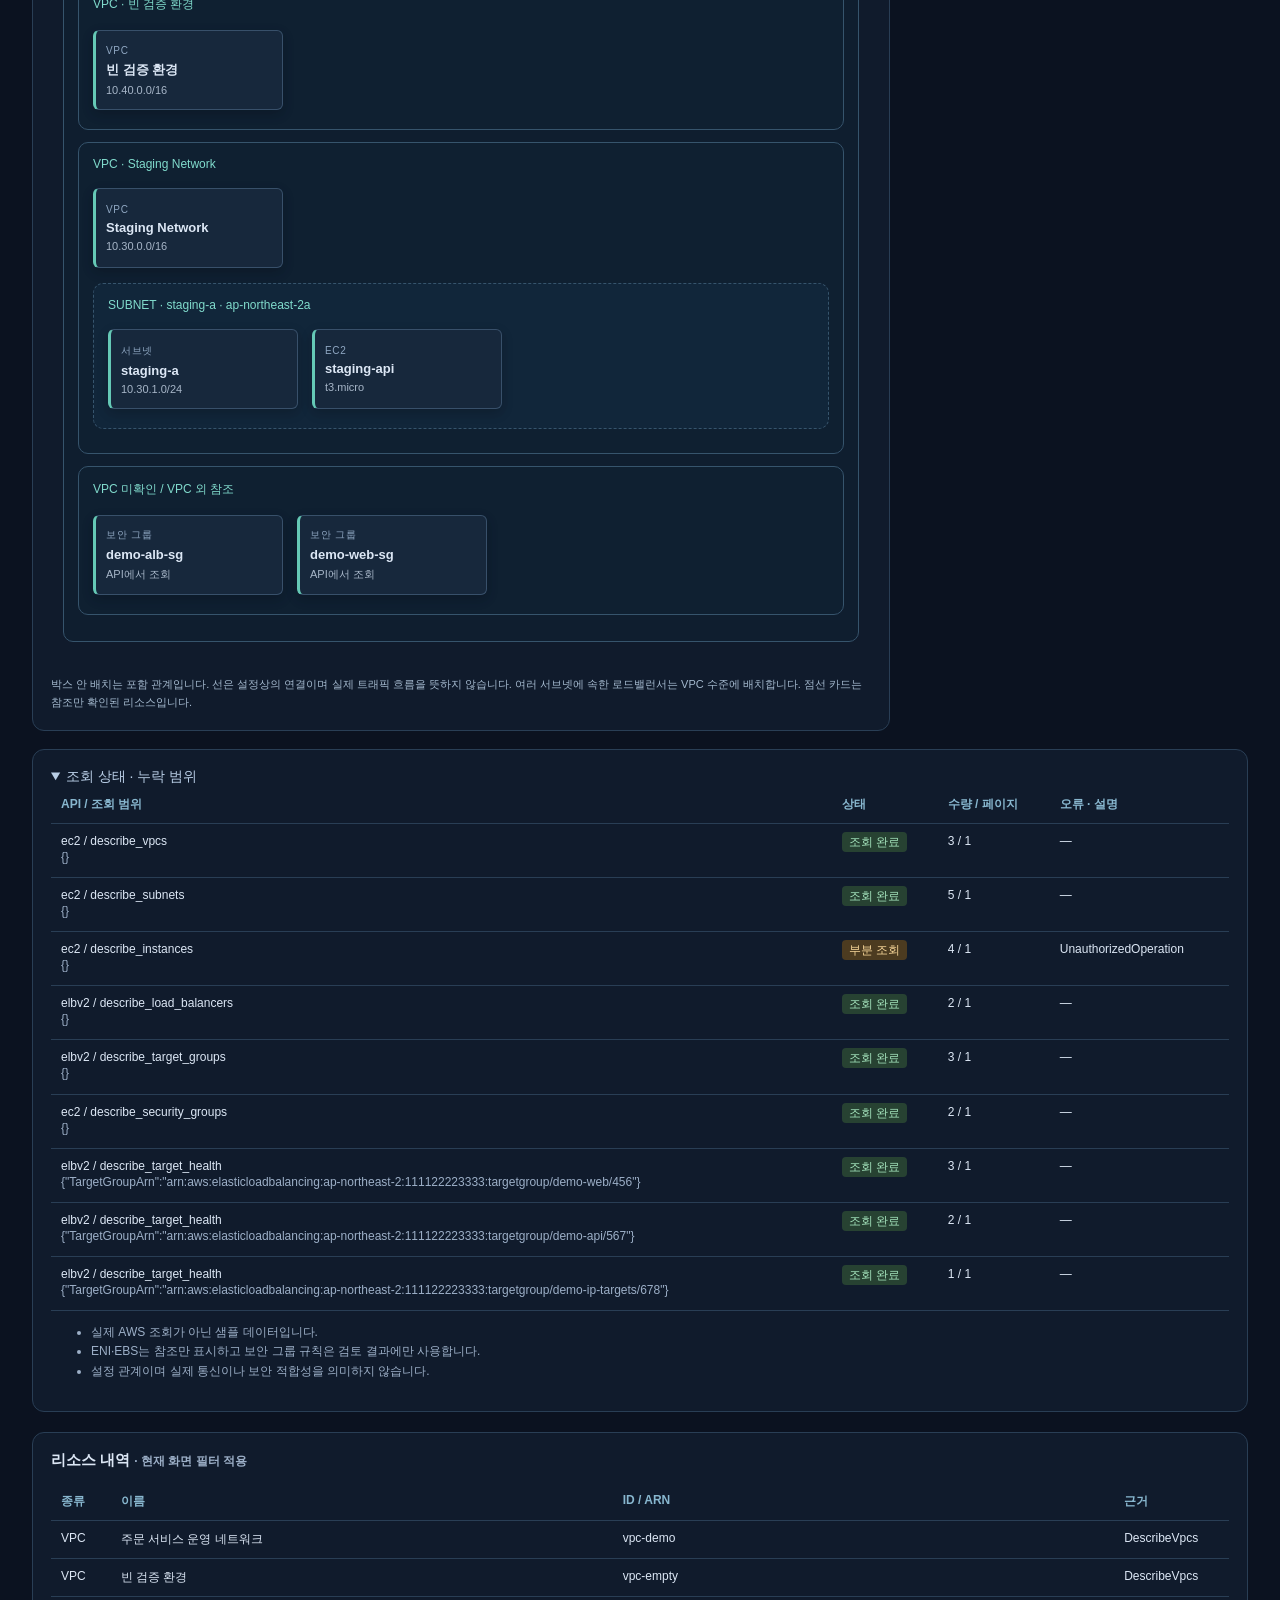
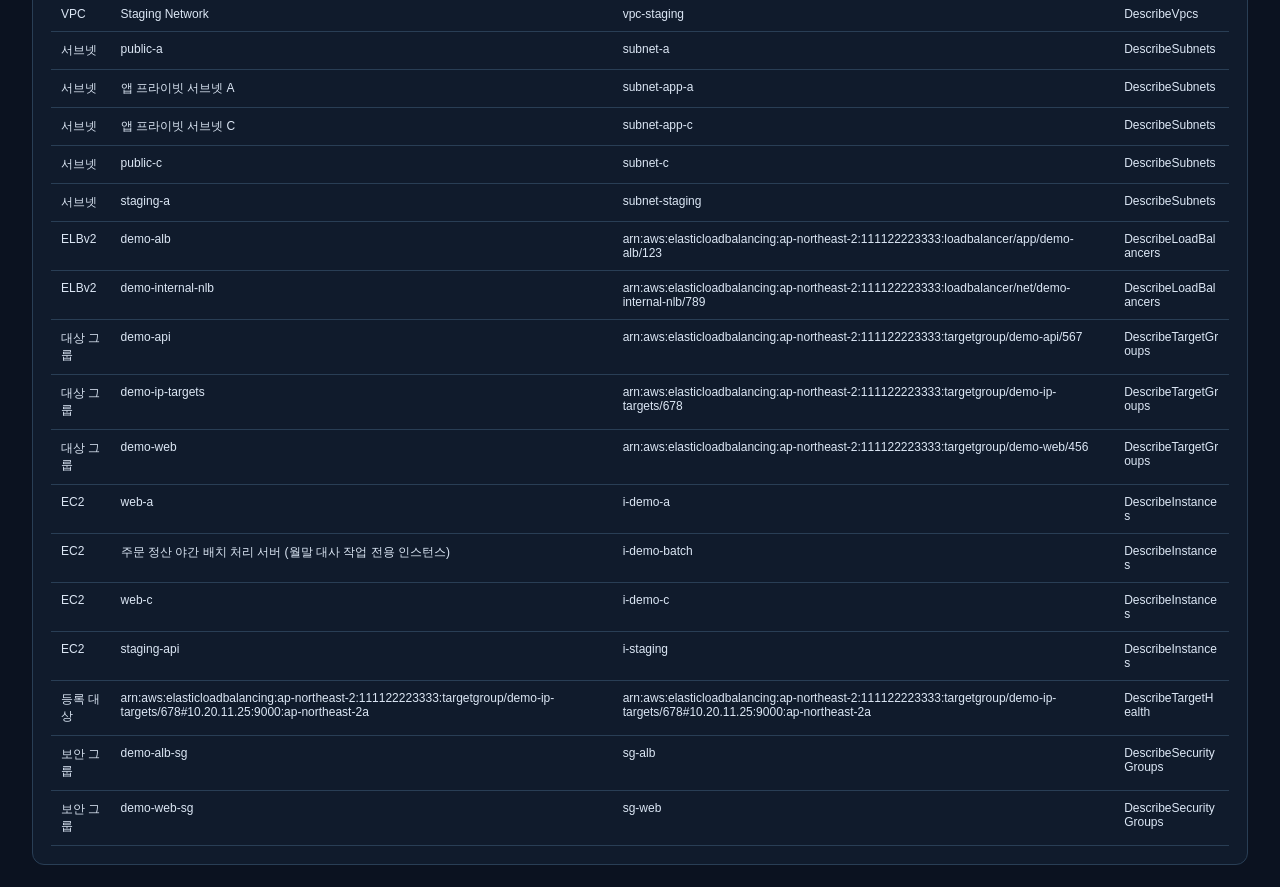
==== commit 04435389: "chore: v0.4.0 — lint gate, CI review/diff checks, CloudFormation read-only role, ops/security docs -" ====
--- a/examples/demo/index.html
+++ b/examples/demo/index.html
@@ -22,8 +22,8 @@
     "account_id": "111122223333",
     "region": "ap-northeast-2",
     "partition": "aws",
-    "started_at": "2026-10-17T07:48:29.205800+00:00",
-    "finished_at": "2026-10-17T07:48:29.205800+00:00",
+    "started_at": "2026-10-17T08:12:43.176490+00:00",
+    "finished_at": "2026-10-17T08:12:43.176490+00:00",
     "status": "partial",
     "demo": true,
     "scope": [
@@ -36,7 +36,7 @@
     ],
     "limitations": [
       "실제 AWS 조회가 아닌 샘플 데이터입니다.",
-      "보안 그룹·ENI·EBS는 참조만 표시합니다.",
+      "ENI·EBS는 참조만 표시하고 보안 그룹 규칙은 검토 결과에만 사용합니다.",
       "설정 관계이며 실제 통신이나 보안 적합성을 의미하지 않습니다."
     ]
   },
@@ -79,6 +79,13 @@
       "pages": 1
     },
     {
+      "service": "ec2",
+      "operation": "describe_security_groups",
+      "status": "complete",
+      "items": 2,
+      "pages": 1
+    },
+    {
       "service": "elbv2",
       "operation": "describe_target_health",
       "parameters": {
@@ -305,7 +312,11 @@
             "Key": "Environment",
             "Value": "staging"
           }
-        ]
+        ],
+        "PublicIpAddress": "203.0.113.45",
+        "MetadataOptions": {
+          "HttpTokens": "optional"
+        }
       }
     ],
     "load_balancers": [
@@ -455,6 +466,53 @@
           }
         ]
       }
+    ],
+    "security_groups": [
+      {
+        "GroupId": "sg-alb",
+        "GroupName": "demo-alb-sg",
+        "VpcId": "vpc-demo",
+        "IpPermissions": [
+          {
+            "IpProtocol": "tcp",
+            "FromPort": 443,
+            "ToPort": 443,
+            "IpRanges": [
+              {
+                "CidrIp": "0.0.0.0/0"
+              }
+            ]
+          }
+        ]
+      },
+      {
+        "GroupId": "sg-web",
+        "GroupName": "demo-web-sg",
+        "VpcId": "vpc-demo",
+        "IpPermissions": [
+          {
+            "IpProtocol": "tcp",
+            "FromPort": 443,
+            "ToPort": 443,
+            "UserIdGroupPairs": [
+              {
+                "GroupId": "sg-alb"
+              }
+            ]
+          },
+          {
+            "IpProtocol": "tcp",
+            "FromPort": 22,
+            "ToPort": 22,
+            "IpRanges": [
+              {
+                "CidrIp": "0.0.0.0/0",
+                "Description": "temporary"
+              }
+            ]
+          }
+        ]
+      }
     ]
   },
   "graph": {
@@ -607,7 +665,11 @@
               "Key": "Environment",
               "Value": "staging"
             }
-          ]
+          ],
+          "PublicIpAddress": "203.0.113.45",
+          "MetadataOptions": {
+            "HttpTokens": "optional"
+          }
         },
         "reference_only": false,
         "source": "DescribeInstances"
@@ -705,23 +767,66 @@
         "id": "111122223333/ap-northeast-2/security_group/sg-alb",
         "resource_id": "sg-alb",
         "kind": "security_group",
-        "name": "sg-alb",
-        "account": "111122223333",
-        "region": "ap-northeast-2",
-        "attributes": {},
-        "reference_only": true,
-        "source": null
+        "name": "demo-alb-sg",
+        "account": "111122223333",
+        "region": "ap-northeast-2",
+        "attributes": {
+          "GroupId": "sg-alb",
+          "GroupName": "demo-alb-sg",
+          "VpcId": "vpc-demo",
+          "IpPermissions": [
+            {
+              "IpProtocol": "tcp",
+              "FromPort": 443,
+              "ToPort": 443,
+              "IpRanges": [
+                {
+                  "CidrIp": "0.0.0.0/0"
+                }
+              ]
+            }
+          ]
+        },
+        "reference_only": false,
+        "source": "DescribeSecurityGroups"
       },
       {
         "id": "111122223333/ap-northeast-2/security_group/sg-web",
         "resource_id": "sg-web",
         "kind": "security_group",
-        "name": "sg-web",
-        "account": "111122223333",
-        "region": "ap-northeast-2",
-        "attributes": {},
-        "reference_only": true,
-        "source": null
+        "name": "demo-web-sg",
+        "account": "111122223333",
+        "region": "ap-northeast-2",
+        "attributes": {
+          "GroupId": "sg-web",
+          "GroupName": "demo-web-sg",
+          "VpcId": "vpc-demo",
+          "IpPermissions": [
+            {
+              "IpProtocol": "tcp",
+              "FromPort": 443,
+              "ToPort": 443,
+              "UserIdGroupPairs": [
+                {
+                  "GroupId": "sg-alb"
+                }
+              ]
+            },
+            {
+              "IpProtocol": "tcp",
+              "FromPort": 22,
+              "ToPort": 22,
+              "IpRanges": [
+                {
+                  "CidrIp": "0.0.0.0/0",
+                  "Description": "temporary"
+                }
+              ]
+            }
+          ]
+        },
+        "reference_only": false,
+        "source": "DescribeSecurityGroups"
       },
       {
         "id": "111122223333/ap-northeast-2/subnet/subnet-a",
